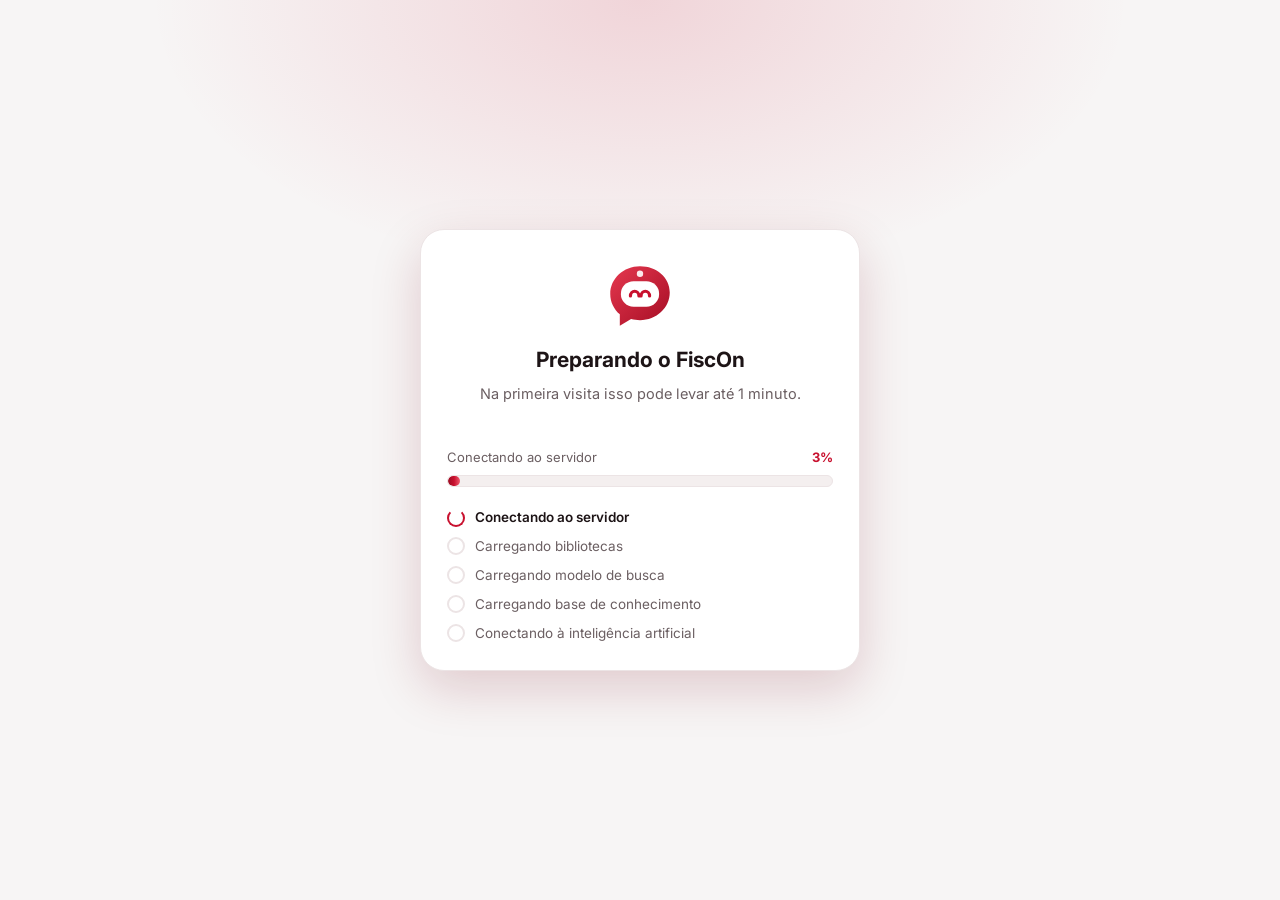
==== static/chat.html @ 96477c0b "commit x489" ====
<!DOCTYPE html>
<html lang="pt-BR">
<head>
  <meta charset="UTF-8">
  <meta name="viewport" content="width=device-width, initial-scale=1, viewport-fit=cover, interactive-widget=resizes-content">
  <meta name="theme-color" content="#c8102e">
  <title>Chat — FiscOn: MEI e Receita Federal</title>
  <link rel="icon" type="image/svg+xml" href="icon.svg">
  <link rel="preconnect" href="https://fonts.googleapis.com">
  <link rel="preconnect" href="https://fonts.gstatic.com" crossorigin>
  <link href="https://fonts.googleapis.com/css2?family=Inter:wght@400;500;600;700;800&display=swap" rel="stylesheet">
  <!-- Aplica o tema escolhido antes de desenhar a página (evita piscar) -->
  <script>try{var t=localStorage.getItem("chatbot-mei-tema");if(t==="dark"||t==="light")document.documentElement.setAttribute("data-theme",t)}catch(e){}</script>
  <link rel="stylesheet" href="style.css?v=10">
</head>
<body class="pagina-chat">

  <!-- ============ Carregamento com barra de progresso ============ -->
  <div id="tela-carregando" class="tela-carregando">
    <div class="carregando-cartao">
      <img class="avatar-grande" src="icon.svg" alt="">
      <h2 id="carregando-titulo">Preparando o FiscOn</h2>
      <p id="carregando-msg" class="msg-carregando">Na primeira visita isso pode levar até 1 minuto.</p>

      <div class="progresso-linha">
        <span id="etapa-atual">Conectando ao servidor</span>
        <strong id="progresso-pct">0%</strong>
      </div>
      <div id="barra" class="barra" role="progressbar" aria-label="Progresso do carregamento"
           aria-valuemin="0" aria-valuemax="100" aria-valuenow="0">
        <div id="barra-preenchida" class="barra-preenchida"></div>
      </div>

      <ol id="etapas" class="etapas">
        <li>Conectando ao servidor</li>
        <li>Carregando bibliotecas</li>
        <li>Carregando modelo de busca</li>
        <li>Carregando base de conhecimento</li>
        <li>Conectando à inteligência artificial</li>
      </ol>

      <button type="button" class="botao botao-primario" onclick="location.reload()">Tentar novamente</button>
    </div>
  </div>

  <main class="app">
    <header class="topo">
      <a class="voltar" href="/" aria-label="Voltar para a página inicial" title="Página inicial">
        <svg viewBox="0 0 24 24" fill="none" stroke="currentColor" stroke-width="2.2" stroke-linecap="round" stroke-linejoin="round"><path d="M15 18l-6-6 6-6"/></svg>
      </a>
      <img class="avatar" src="icon.svg" alt="">
      <div class="topo-info">
        <h1>FiscOn: MEI e Receita Federal</h1>
        <span id="status" class="pilula-status">Preparando…</span>
      </div>
      <div class="topo-acoes">
        <button type="button" class="icone-botao botao-tema" aria-label="Mudar tema" title="Mudar tema">
          <svg class="icone-lua" viewBox="0 0 24 24" fill="none" stroke="currentColor" stroke-width="2" stroke-linecap="round" stroke-linejoin="round" aria-hidden="true"><path d="M21 12.8A9 9 0 1111.2 3a7 7 0 009.8 9.8z"/></svg>
          <svg class="icone-sol" viewBox="0 0 24 24" fill="none" stroke="currentColor" stroke-width="2" stroke-linecap="round" aria-hidden="true"><circle cx="12" cy="12" r="4"/><path d="M12 2v2M12 20v2M4.9 4.9l1.4 1.4M17.7 17.7l1.4 1.4M2 12h2M20 12h2M4.9 19.1l1.4-1.4M17.7 6.3l1.4-1.4"/></svg>
        </button>
        <button id="nova-conversa" type="button" class="icone-botao" title="Nova conversa" aria-label="Nova conversa" disabled>
          <svg viewBox="0 0 24 24" fill="none" stroke="currentColor" stroke-width="2.4" stroke-linecap="round"><path d="M12 5v14M5 12h14"/></svg>
        </button>
        <a class="marca-fmu" href="https://portal.fmu.br/" target="_blank" rel="noopener" title="Abrir o portal da FMU" aria-label="Portal da FMU (abre em nova aba)"><img src="logo-fmu.png" alt="FMU" onerror="this.outerHTML='<span class=&quot;fmu-texto&quot; role=&quot;img&quot; aria-label=&quot;FMU&quot;>FMU</span>'"></a>
      </div>
    </header>

    <section id="mensagens" class="mensagens" aria-live="polite" aria-label="Conversa"></section>

    <template id="modelo-boas-vindas">
      <div class="boas-vindas">
        <img src="icon.svg" alt="">
        <h2>Olá! Como posso ajudar?</h2>
        <p>Pergunte sobre abertura do MEI e Receita Federal, impostos (DAS), declaração anual, limites de faturamento, empregados, benefícios e mais.</p>
      </div>
      <div id="sugestoes" class="sugestoes">
        <button type="button" data-pergunta="Quem pode ser MEI?"><span class="sug-icone"><svg viewBox="0 0 24 24" fill="none" stroke="currentColor" stroke-width="2" stroke-linecap="round" stroke-linejoin="round" aria-hidden="true"><circle cx="9" cy="8" r="4"/><path d="M2 21a7 7 0 0114 0M16 11l2 2 4-4"/></svg></span><span class="sug-texto">Quem pode ser MEI?<small>Requisitos e atividades</small></span></button>
        <button type="button" data-pergunta="Quanto o MEI paga de imposto por mês?"><span class="sug-icone"><svg viewBox="0 0 24 24" fill="none" stroke="currentColor" stroke-width="2" stroke-linecap="round" stroke-linejoin="round" aria-hidden="true"><path d="M4 3h16v18l-3-2-3 2-2-2-2 2-3-2-3 2z"/><path d="M8 8h8M8 12h8M8 16h5"/></svg></span><span class="sug-texto">Quanto o MEI paga por mês?<small>O boleto DAS</small></span></button>
        <button type="button" data-pergunta="Quem precisa declarar Imposto de Renda?"><span class="sug-icone"><svg viewBox="0 0 24 24" fill="none" stroke="currentColor" stroke-width="2" stroke-linecap="round" stroke-linejoin="round" aria-hidden="true"><path d="M3 21h18M4 10h16M12 3l8 5H4z"/><path d="M6 10v8M10 10v8M14 10v8M18 10v8"/></svg></span><span class="sug-texto">Quem declara Imposto de Renda?<small>Receita Federal</small></span></button>
        <button type="button" data-pergunta="O que você sabe fazer?"><span class="sug-icone"><svg viewBox="0 0 24 24" fill="none" stroke="currentColor" stroke-width="2" stroke-linecap="round" stroke-linejoin="round" aria-hidden="true"><path d="M12 3l1.9 5.8H20l-4.9 3.6 1.9 5.8L12 14.6 7 18.2l1.9-5.8L4 8.8h6.1z"/></svg></span><span class="sug-texto">O que você sabe fazer?<small>Conheça o assistente</small></span></button>
      </div>
    </template>

    <div class="entrada-area">
      <button id="ir-fim" type="button" class="ir-fim" aria-label="Ir para a última mensagem" title="Ir para a última mensagem">
        <svg viewBox="0 0 24 24" fill="none" stroke="currentColor" stroke-width="2.2" stroke-linecap="round" stroke-linejoin="round" aria-hidden="true"><path d="M12 5v14M5 12l7 7 7-7"/></svg>
      </button>
      <form id="formulario" class="entrada" autocomplete="off">
        <label for="pergunta" class="sr-only">Sua pergunta</label>
        <textarea id="pergunta" rows="1" maxlength="1000" enterkeyhint="send"
                  placeholder="Digite sua pergunta…"></textarea>
        <button id="enviar" type="submit" aria-label="Enviar pergunta" title="Enviar">
          <svg viewBox="0 0 24 24" fill="none" stroke="currentColor" stroke-width="2.2" stroke-linecap="round" stroke-linejoin="round"><path d="M12 19V5M5 12l7-7 7 7"/></svg>
        </button>
      </form>
      <span id="contador" class="contador" aria-live="polite" hidden></span>
      <p class="aviso">Respostas geradas por IA com base em documentos. Podem conter erros: confirme no Portal do Empreendedor e no Site da Receita Federal. <span id="base-data"></span></p>
    </div>
  </main>

  <!-- ============ Confirmação de nova conversa ============ -->
  <dialog id="dialogo-nova" class="dialogo" aria-labelledby="dialogo-titulo" aria-describedby="dialogo-texto">
    <form method="dialog" class="dialogo-cartao">
      <span class="dialogo-icone" aria-hidden="true">
        <svg viewBox="0 0 24 24" fill="none" stroke="currentColor" stroke-width="2.4" stroke-linecap="round"><path d="M12 5v14M5 12h14"/></svg>
      </span>
      <h2 id="dialogo-titulo">Iniciar uma nova conversa?</h2>
      <p id="dialogo-texto">A conversa atual será apagada deste dispositivo e não poderá ser recuperada.</p>
      <div class="dialogo-botoes">
        <button type="submit" value="cancelar" class="botao botao-secundario botao-pequeno">Cancelar</button>
        <button type="submit" value="confirmar" class="botao botao-primario botao-pequeno">Nova conversa</button>
      </div>
    </form>
  </dialog>

  <script src="tema.js?v=10"></script>
  <script src="script.js?v=10"></script>
</body>
</html>
---- static/style.css ----
/* =========================================================================
   Chatbot MEI — estilos compartilhados (página inicial + chat)
   ========================================================================= */
:root {
  --vermelho: #c8102e;
  --vermelho-escuro: #9b0c23;
  --vermelho-claro: #fdecef;
  --vermelho-borda: #f6c3cc;

  --bg: #f7f5f5;
  --card: #ffffff;
  --texto: #1d1416;
  --suave: #6b5f62;
  --borda: #ece4e5;
  --bot: #f4efef;
  --sombra: 0 1px 2px rgba(40, 10, 15, .06), 0 8px 24px rgba(40, 10, 15, .06);
  --sombra-forte: 0 18px 50px rgba(120, 10, 30, .18);

  --ok: #15803d;
  --raio: 16px;
  --fonte: "Inter", system-ui, -apple-system, "Segoe UI", Roboto, sans-serif;
  color-scheme: light;
}
/* Tema escuro: segue o navegador (automático), a menos que a pessoa escolha um tema
   no botão sol/lua — a escolha fica em <html data-theme="light|dark">. */
@media (prefers-color-scheme: dark) {
  :root:not([data-theme="light"]) {
    --vermelho: #e5384f;
    --vermelho-escuro: #c8102e;
    --vermelho-claro: #3a1a20;
    --vermelho-borda: #6b2733;
    --bg: #141012;
    --card: #1d181a;
    --texto: #f3eced;
    --suave: #b3a5a8;
    --borda: #33292c;
    --bot: #272023;
    --sombra: 0 1px 2px rgba(0, 0, 0, .3), 0 8px 24px rgba(0, 0, 0, .25);
    --sombra-forte: 0 18px 50px rgba(0, 0, 0, .45);
    --ok: #4ade80;
    color-scheme: dark;
  }
}
:root[data-theme="dark"] {
  --vermelho: #e5384f;
  --vermelho-escuro: #c8102e;
  --vermelho-claro: #3a1a20;
  --vermelho-borda: #6b2733;
  --bg: #141012;
  --card: #1d181a;
  --texto: #f3eced;
  --suave: #b3a5a8;
  --borda: #33292c;
  --bot: #272023;
  --sombra: 0 1px 2px rgba(0, 0, 0, .3), 0 8px 24px rgba(0, 0, 0, .25);
  --sombra-forte: 0 18px 50px rgba(0, 0, 0, .45);
  --ok: #4ade80;
  color-scheme: dark;
}

* { box-sizing: border-box; }
html { -webkit-text-size-adjust: 100%; }
body {
  margin: 0;
  font-family: var(--fonte);
  background: var(--bg);
  color: var(--texto);
  line-height: 1.55;
  -webkit-font-smoothing: antialiased;
}
a { color: var(--vermelho); }
img { max-width: 100%; display: block; }
:focus-visible { outline: 3px solid var(--vermelho); outline-offset: 2px; border-radius: 6px; }
.sr-only {
  position: absolute; width: 1px; height: 1px; overflow: hidden;
  clip: rect(0 0 0 0); white-space: nowrap;
}

/* ---------- Logo FMU (canto de cada página) ---------- */
.marca-fmu {
  display: inline-flex; align-items: center; flex-shrink: 0;
  padding: 3px; margin: -3px; border-radius: 10px; text-decoration: none;
  transition: transform .2s ease, opacity .2s ease, background-color .2s ease;
}
a.marca-fmu:hover { transform: translateY(-1px) scale(1.04); opacity: .85; }
a.marca-fmu:active { transform: scale(.97); }
/* logo-fmu.png é preta com fundo transparente (proporção ~1,55:1) */
.marca-fmu img {
  height: 44px; width: auto; max-width: none; aspect-ratio: 378 / 240;
  object-fit: contain; user-select: none;
}
.rodape-site .marca-fmu img { height: 52px; }
/* vira branca no tema escuro (automático ou escolhido) */
@media (prefers-color-scheme: dark) {
  :root:not([data-theme="light"]) .marca-fmu img { filter: invert(1); }
}
:root[data-theme="dark"] .marca-fmu img { filter: invert(1); }
.fmu-texto {
  display: inline-grid; place-items: center;
  height: 32px; padding: 0 10px; border-radius: 8px;
  background: var(--vermelho); color: #fff;
  font-weight: 800; font-size: 15px; letter-spacing: .08em;
}

/* ---------- Botões ---------- */
.botao {
  display: inline-flex; align-items: center; justify-content: center; gap: 10px;
  min-height: 48px; padding: 0 22px; border-radius: 999px;
  font: 600 16px/1 var(--fonte); text-decoration: none; cursor: pointer;
  border: 1px solid transparent; transition: transform .15s ease, background .15s ease, box-shadow .15s ease;
}
.botao svg { width: 20px; height: 20px; flex-shrink: 0; }
.botao-primario { background: var(--vermelho); color: #fff; box-shadow: 0 8px 22px rgba(200, 16, 46, .3); }
.botao-primario:hover { background: var(--vermelho-escuro); transform: translateY(-1px); }
.botao-secundario { background: transparent; color: var(--texto); border-color: var(--borda); }
.botao-secundario:hover { border-color: var(--vermelho); color: var(--vermelho); }
.botao-pequeno { min-height: 40px; padding: 0 16px; font-size: 14px; }

.pilula-status {
  display: inline-flex; align-items: center; gap: 8px;
  font-size: 13px; color: var(--suave); white-space: nowrap;
}
.pilula-status::before {
  content: ""; width: 8px; height: 8px; border-radius: 50%; background: #d4a017;
  box-shadow: 0 0 0 3px rgba(212, 160, 23, .2);
}
.pilula-status.pronto::before { background: var(--ok); box-shadow: 0 0 0 3px rgba(21, 128, 61, .2); }
.pilula-status.erro::before { background: var(--vermelho); box-shadow: 0 0 0 3px rgba(200, 16, 46, .2); }

/* =========================================================================
   PÁGINA INICIAL
   ========================================================================= */
.container { width: 100%; max-width: 1120px; margin: 0 auto; padding: 0 20px; }

.cabecalho {
  position: sticky; top: 0; z-index: 10;
  background: color-mix(in srgb, var(--bg) 85%, transparent);
  backdrop-filter: saturate(1.4) blur(10px);
  -webkit-backdrop-filter: saturate(1.4) blur(10px);
  border-bottom: 1px solid var(--borda);
}
.cabecalho .container { display: flex; align-items: center; gap: 16px; height: 68px; }
.marca { display: flex; align-items: center; gap: 10px; color: var(--texto); text-decoration: none; font-weight: 700; font-size: 18px; white-space: nowrap; flex-shrink: 0; }
.cabecalho nav a { white-space: nowrap; }
@media (max-width: 860px) { .cabecalho nav a.link { display: none; } }
.marca img { width: 36px; height: 36px; }
.cabecalho nav { margin-left: auto; display: flex; align-items: center; gap: 18px; }
.cabecalho nav a.link { color: var(--suave); text-decoration: none; font-size: 15px; }
.cabecalho nav a.link:hover { color: var(--vermelho); }

.hero { position: relative; overflow: hidden; padding: 72px 0 80px; }
.hero::before {
  content: ""; position: absolute; inset: -40% -10% auto auto; width: 720px; height: 720px;
  background: radial-gradient(closest-side, rgba(200, 16, 46, .16), transparent 70%);
  pointer-events: none;
}
.hero .container { position: relative; display: grid; grid-template-columns: 1.1fr .9fr; gap: 56px; align-items: center; }
.selo {
  display: inline-flex; align-items: center; gap: 8px; padding: 6px 12px; border-radius: 999px;
  background: var(--vermelho-claro); color: var(--vermelho); border: 1px solid var(--vermelho-borda);
  font-size: 13px; font-weight: 600;
}
.hero h1 { font-size: clamp(34px, 5vw, 56px); line-height: 1.08; letter-spacing: -.02em; margin: 18px 0 16px; }
.hero h1 em { font-style: normal; color: var(--vermelho); }
.hero .lead { font-size: clamp(16px, 1.6vw, 19px); color: var(--suave); max-width: 560px; margin: 0 0 28px; }
.hero .acoes { display: flex; flex-wrap: wrap; gap: 12px; align-items: center; }
.hero .rodape-hero { margin-top: 22px; }

/* prévia do chat no hero */
.previa {
  background: var(--card); border: 1px solid var(--borda); border-radius: 24px;
  box-shadow: var(--sombra-forte); padding: 18px; display: flex; flex-direction: column; gap: 12px;
  transform: rotate(1.2deg);
}
.previa-topo { display: flex; align-items: center; gap: 10px; padding-bottom: 12px; border-bottom: 1px solid var(--borda); }
.previa-topo img { width: 32px; height: 32px; }
.previa-topo strong { font-size: 15px; }
.previa-topo span { font-size: 12px; color: var(--ok); display: block; }
.previa .b { max-width: 88%; padding: 10px 14px; border-radius: 16px; font-size: 14px; line-height: 1.45; }
.previa .b.u { align-self: flex-end; background: var(--vermelho); color: #fff; border-bottom-right-radius: 4px; }
.previa .b.r { background: var(--bot); border-bottom-left-radius: 4px; }
.previa .b.r small { display: block; margin-top: 6px; color: var(--suave); font-size: 11px; }

.secao { padding: 72px 0; }
.secao-alt { background: var(--card); border-top: 1px solid var(--borda); border-bottom: 1px solid var(--borda); }
.secao-titulo { max-width: 680px; margin-bottom: 36px; }
.secao-titulo .sobretitulo { color: var(--vermelho); font-weight: 700; font-size: 13px; letter-spacing: .08em; text-transform: uppercase; }
.secao-titulo h2 { font-size: clamp(26px, 3.4vw, 36px); line-height: 1.15; letter-spacing: -.01em; margin: 8px 0 12px; }
.secao-titulo p { color: var(--suave); margin: 0; font-size: 17px; }

.explicacao { display: grid; grid-template-columns: 1fr 1fr; gap: 40px; align-items: start; }
.explicacao p { margin: 0 0 14px; font-size: 16px; }
.destaques { display: grid; gap: 12px; }
.destaque {
  display: flex; gap: 14px; align-items: flex-start; padding: 16px 18px;
  background: var(--bg); border: 1px solid var(--borda); border-radius: var(--raio);
}
.destaque strong { display: block; font-size: 15px; }
.destaque span { color: var(--suave); font-size: 14px; }

.grade { display: grid; grid-template-columns: repeat(3, 1fr); gap: 16px; }
.cartao {
  background: var(--card); border: 1px solid var(--borda); border-radius: var(--raio);
  padding: 22px; box-shadow: var(--sombra); transition: transform .2s ease, border-color .2s ease;
}
.cartao:hover { transform: translateY(-3px); border-color: var(--vermelho-borda); }
.cartao h3 { font-size: 17px; margin: 14px 0 6px; }
.cartao p { margin: 0; color: var(--suave); font-size: 14.5px; }
.icone {
  width: 44px; height: 44px; border-radius: 12px; display: grid; place-items: center; flex-shrink: 0;
  background: var(--vermelho-claro); color: var(--vermelho);
}
.icone svg { width: 22px; height: 22px; }

.passos { display: grid; grid-template-columns: repeat(4, 1fr); gap: 16px; counter-reset: passo; }
.passo { position: relative; padding: 24px; border-radius: var(--raio); background: var(--bg); border: 1px solid var(--borda); }
.passo::before {
  counter-increment: passo; content: counter(passo);
  display: grid; place-items: center; width: 36px; height: 36px; border-radius: 50%;
  background: var(--vermelho); color: #fff; font-weight: 700; margin-bottom: 14px;
}
.passo h3 { margin: 0 0 6px; font-size: 17px; }
.passo p { margin: 0; color: var(--suave); font-size: 14.5px; }

.documentos { list-style: none; margin: 0; padding: 0; display: grid; grid-template-columns: repeat(2, 1fr); gap: 10px; }
.documentos li {
  display: flex; align-items: center; gap: 12px; padding: 14px 16px;
  background: var(--card); border: 1px solid var(--borda); border-radius: 12px; font-size: 15px;
}
.documentos svg { width: 20px; height: 20px; color: var(--vermelho); flex-shrink: 0; }

.cta-final {
  text-align: center; border-radius: 28px; padding: 56px 24px;
  background: linear-gradient(135deg, var(--vermelho) 0%, var(--vermelho-escuro) 100%); color: #fff;
}
.cta-final h2 { font-size: clamp(26px, 3.4vw, 36px); margin: 0 0 10px; }
.cta-final p { margin: 0 auto 26px; max-width: 560px; opacity: .9; }
.cta-final .botao { background: #fff; color: #9b0c23; box-shadow: none; }
.cta-final .botao:hover { background: #fff3f5; }

.rodape-site { padding: 32px 0 40px; border-top: 1px solid var(--borda); color: var(--suave); font-size: 13px; }
.rodape-site .container { display: flex; flex-wrap: wrap; align-items: center; gap: 16px; justify-content: space-between; }

@media (max-width: 900px) {
  .hero { padding: 44px 0 56px; }
  .hero .container, .explicacao { grid-template-columns: 1fr; gap: 36px; }
  .previa { transform: none; max-width: 520px; }
  .grade { grid-template-columns: repeat(2, 1fr); }
  .passos { grid-template-columns: repeat(2, 1fr); }
}
@media (max-width: 600px) {
  .container { padding: 0 16px; }
  .cabecalho .container { height: 60px; }
  .cabecalho nav a.link, .cabecalho nav .botao { display: none; }
  .marca span { font-size: 16px; }
  .cabecalho .marca-fmu img { height: 38px; }
  .secao { padding: 52px 0; }
  .grade, .documentos, .passos { grid-template-columns: 1fr; }
  .hero .acoes .botao { width: 100%; }
  .cta-final { border-radius: 20px; padding: 40px 20px; }
  .cta-final .botao { width: 100%; }
}

/* =========================================================================
   PÁGINA DO CHAT
   ========================================================================= */
body.pagina-chat {
  height: 100vh; height: 100dvh; overflow: hidden;
  display: flex; justify-content: center;
  background:
    radial-gradient(900px 500px at 100% 0%, rgba(200, 16, 46, .10), transparent 60%),
    var(--bg);
}
.app {
  width: 100%; max-width: 900px; height: 100%;
  display: flex; flex-direction: column; background: var(--card);
  border-left: 1px solid var(--borda); border-right: 1px solid var(--borda);
  box-shadow: var(--sombra);
}
.topo {
  display: flex; align-items: center; gap: 12px;
  padding: 12px 16px; padding-top: max(12px, env(safe-area-inset-top));
  border-bottom: 1px solid var(--borda); background: var(--card);
}
.voltar {
  display: grid; place-items: center; width: 40px; height: 40px; border-radius: 12px;
  color: var(--texto); text-decoration: none; flex-shrink: 0;
}
.voltar:hover { background: var(--bot); color: var(--vermelho); }
.voltar svg { width: 22px; height: 22px; }
.avatar { width: 42px; height: 42px; flex-shrink: 0; }
.topo .marca-fmu img { height: 40px; }
.topo-info { min-width: 0; }
.topo h1 { font-size: 17px; margin: 0; line-height: 1.2; }
.topo .pilula-status { font-size: 12.5px; }
.topo-acoes { margin-left: auto; display: flex; align-items: center; gap: 10px; }
.icone-botao {
  display: grid; place-items: center; width: 40px; height: 40px; border-radius: 12px;
  background: transparent; border: 1px solid var(--borda); color: var(--suave); cursor: pointer;
}
.icone-botao:hover:not(:disabled) { color: var(--vermelho); border-color: var(--vermelho); }
.icone-botao:disabled { opacity: .4; cursor: not-allowed; }
.icone-botao svg { width: 19px; height: 19px; }

.mensagens {
  flex: 1; overflow-y: auto; overscroll-behavior: contain;
  padding: 24px 20px; display: flex; flex-direction: column; gap: 16px;
}
.boas-vindas { text-align: center; padding: 20px 8px 4px; }
.boas-vindas img { width: 64px; height: 64px; margin: 0 auto 12px; }
.boas-vindas h2 { margin: 0 0 6px; font-size: 22px; }
.boas-vindas p { margin: 0 auto; color: var(--suave); max-width: 460px; }

.sugestoes { display: grid; grid-template-columns: repeat(2, 1fr); gap: 10px; margin-top: 4px; }
.sugestoes button {
  display: flex; align-items: center; gap: 12px;
  text-align: left; background: var(--card); color: var(--texto);
  border: 1px solid var(--borda); border-radius: 14px; padding: 12px 14px;
  font: 500 14px/1.4 var(--fonte); cursor: pointer; transition: border-color .15s, background .15s, transform .15s;
}
.sugestoes button:hover { border-color: var(--vermelho); background: var(--vermelho-claro); transform: translateY(-1px); }
.sug-icone {
  display: grid; place-items: center; width: 36px; height: 36px; flex-shrink: 0;
  border-radius: 10px; background: var(--vermelho-claro); color: var(--vermelho);
  transition: background .15s, color .15s;
}
.sugestoes button:hover .sug-icone { background: var(--vermelho); color: #fff; }
.sug-icone svg { width: 18px; height: 18px; }
.sug-texto { min-width: 0; }
.sug-texto small { display: block; color: var(--suave); font-size: 12px; font-weight: 400; margin-top: 2px; }

.msg { display: flex; gap: 10px; align-items: flex-start; animation: entrar .42s cubic-bezier(.2, .8, .2, 1) both; }
.msg.user { transform-origin: bottom right; }
.msg.bot { transform-origin: top left; }
.msg.user { justify-content: flex-end; }
.restaurando .msg, .restaurando .sugestoes-continuacao, .restaurando .surgir { animation: none; }
.msg .mini-avatar { width: 30px; height: 30px; flex-shrink: 0; margin-top: 4px; }
.msg-corpo { max-width: min(82%, 640px); min-width: 0; display: flex; flex-direction: column; }
.msg.user .msg-corpo { align-items: flex-end; }
.balao {
  padding: 12px 16px; border-radius: 18px; line-height: 1.6;
  background: var(--bot); overflow-wrap: anywhere; font-size: 15px;
}
.msg.user .balao { background: var(--vermelho); color: #fff; border-bottom-right-radius: 6px; }
.msg.bot .balao { border-bottom-left-radius: 6px; }
.balao p { margin: 0 0 10px; } .balao p:last-child { margin-bottom: 0; }
.balao ul, .balao ol { margin: 4px 0 10px; padding-left: 22px; }
.balao li { margin: 3px 0; }
.balao strong { font-weight: 700; }
.fontes { margin-top: 12px; padding-top: 10px; border-top: 1px dashed var(--borda); display: flex; flex-wrap: wrap; gap: 6px; align-items: center; }
.fontes-titulo { display: inline-flex; align-items: center; gap: 6px; font-size: 12px; color: var(--suave); width: 100%; }
.fontes-titulo svg { width: 13px; height: 13px; color: var(--vermelho); flex-shrink: 0; }
.fonte-mais { font-weight: 600; }
.fonte {
  display: inline-flex; align-items: center; gap: 5px; font-size: 12px;
  padding: 3px 9px; border-radius: 999px; background: var(--card); border: 1px solid var(--borda); color: var(--suave);
}
.fonte svg { width: 12px; height: 12px; color: var(--vermelho); flex-shrink: 0; }
a.fonte { text-decoration: none; transition: border-color .15s, color .15s; }
a.fonte:hover { border-color: var(--vermelho); color: var(--vermelho); }

/* atalhos para o site oficial */
.acoes-portal { display: flex; flex-wrap: wrap; gap: 8px; margin-top: 12px; }
.acao-portal {
  display: inline-flex; align-items: center; gap: 6px; min-height: 36px; padding: 6px 14px;
  border-radius: 999px; background: var(--vermelho); color: #fff; text-decoration: none;
  font-size: 13.5px; font-weight: 600; line-height: 1.2; transition: background .15s;
}
.acao-portal:hover { background: var(--vermelho-escuro); }
.acao-portal svg { width: 15px; height: 15px; flex-shrink: 0; }
.acao-portal svg:last-child { opacity: .8; width: 13px; height: 13px; }

/* conferência com Sebrae e Receita Federal */
.status-etapa { margin-left: 10px; font-size: 13px; color: var(--suave); vertical-align: middle; }
.verificacao { margin-top: 12px; padding: 10px 12px; border-radius: 12px; border: 1px solid var(--borda); background: var(--card); font-size: 13px; line-height: 1.4; }
.verificacao p { margin: 0; }
.verif-linha { display: flex; gap: 8px; align-items: flex-start; }
.verif-icone { display: grid; place-items: center; flex-shrink: 0; margin-top: 1px; color: var(--suave); }
.verif-icone svg { width: 16px; height: 16px; }
.verificacao.ok .verif-icone { color: var(--ok); }
.verificacao.atualizada .verif-icone { color: var(--vermelho); }
.verificacao.ok { border-color: color-mix(in srgb, var(--ok) 45%, transparent); }
.verificacao.ok p strong { color: var(--ok); }
.verificacao.atualizada { border-color: var(--vermelho-borda); background: var(--vermelho-claro); }
.verificacao.neutra p { color: var(--suave); }
.verif-motivo { margin: 6px 0 0 !important; font-size: 12px; color: var(--suave); }
.verif-detalhes { margin-top: 6px; }
.verif-detalhes summary { cursor: pointer; font-weight: 600; color: var(--vermelho); }
.verif-detalhes ul { margin: 6px 0 0; padding-left: 18px; }
.fontes-web { display: flex; flex-wrap: wrap; gap: 6px; margin-top: 8px; }

/* contato do NAF (QR Code + e-mail) */
.contato-naf {
  display: flex; gap: 14px; align-items: center; margin-top: 12px; padding: 12px;
  border: 1px solid var(--vermelho-borda); border-radius: 12px; background: var(--vermelho-claro);
}
.naf-qr { flex-shrink: 0; display: block; padding: 6px; border-radius: 10px; background: #fff; line-height: 0; }
.naf-qr img { width: 96px; height: 96px; object-fit: contain; display: block; }
.naf-texto { display: flex; flex-direction: column; gap: 3px; min-width: 0; font-size: 13.5px; line-height: 1.35; }
.naf-texto span, .naf-texto small { color: var(--suave); }
.naf-texto small { font-size: 12px; }
.naf-texto a { color: var(--vermelho); font-weight: 600; text-decoration: none; overflow-wrap: anywhere; }
.naf-texto a:hover { text-decoration: underline; }
.naf-texto strong { display: flex; gap: 6px; align-items: flex-start; }
.naf-icone { display: inline-grid; flex-shrink: 0; color: var(--vermelho); margin-top: 1px; }
.naf-icone svg { width: 16px; height: 16px; }
.naf-linha { display: inline-flex; align-items: center; gap: 6px; }
.naf-linha svg { width: 14px; height: 14px; flex-shrink: 0; color: var(--vermelho); }
@media (max-width: 420px) { .contato-naf { flex-direction: column; align-items: flex-start; } }

/* barra abaixo da resposta (copiar) */
.msg-ferramentas { display: flex; gap: 4px; margin-top: 4px; padding-left: 4px; }
.botao-ferramenta {
  display: inline-flex; align-items: center; gap: 5px; min-height: 30px; padding: 4px 10px;
  border: 0; border-radius: 8px; background: transparent; color: var(--suave);
  font: 500 12.5px var(--fonte); cursor: pointer;
}
.botao-ferramenta:hover { background: var(--bot); color: var(--texto); }
.botao-ferramenta.copiado { color: var(--ok); }
.botao-ferramenta svg { width: 15px; height: 15px; }
.botao-repetir { color: var(--vermelho); border: 1px solid var(--vermelho-borda); }
.botao-repetir:hover { background: var(--vermelho-claro); color: var(--vermelho); }
/* links oficiais dentro da resposta */
.msg.bot .balao p a, .msg.bot .balao li a { font-weight: 600; text-underline-offset: 2px; overflow-wrap: anywhere; }

/* cursor piscando enquanto a resposta chega */
.cursor {
  display: inline-block; width: 8px; height: 1.05em; margin-left: 2px; vertical-align: text-bottom;
  border-radius: 2px; background: var(--vermelho); animation: piscar 1s steps(2) infinite;
}
@keyframes piscar { 50% { opacity: 0; } }

/* sugestões de próximas perguntas */
.sugestoes-continuacao { display: flex; flex-wrap: wrap; gap: 8px; padding-left: 40px; animation: surgir .5s ease both; }
.sugestoes-continuacao button {
  text-align: left; background: var(--card); color: var(--vermelho);
  border: 1px solid var(--vermelho-borda); border-radius: 999px; padding: 8px 14px;
  font: 500 13.5px/1.3 var(--fonte); cursor: pointer; transition: background .15s, border-color .15s;
}
.sugestoes-continuacao button:hover { background: var(--vermelho-claro); border-color: var(--vermelho); }
.erro-msg .balao { background: var(--vermelho-claro); color: var(--vermelho); border: 1px solid var(--vermelho-borda); }
@keyframes entrar { from { opacity: 0; transform: translateY(14px) scale(.97); } to { opacity: 1; transform: none; } }
.surgir { animation: surgir .45s ease both; }
@keyframes surgir { from { opacity: 0; transform: translateY(6px); } to { opacity: 1; transform: none; } }

.digitando { display: inline-flex; gap: 4px; padding: 4px 0; }
.digitando span {
  width: 7px; height: 7px; border-radius: 50%; background: var(--vermelho);
  animation: pulo 1.2s infinite ease-in-out;
}
.digitando span:nth-child(2) { animation-delay: .15s; }
.digitando span:nth-child(3) { animation-delay: .3s; }
@keyframes pulo { 0%, 80%, 100% { opacity: .3; transform: translateY(0); } 40% { opacity: 1; transform: translateY(-4px); } }

.entrada-area {
  position: relative;
  padding: 12px 16px; padding-bottom: max(12px, env(safe-area-inset-bottom));
  border-top: 1px solid var(--borda); background: var(--card);
}
/* botão "ir para a última mensagem" */
.ir-fim {
  position: absolute; top: -54px; left: 50%; z-index: 2;
  display: grid; place-items: center; width: 40px; height: 40px; border-radius: 50%;
  background: var(--card); color: var(--vermelho); border: 1px solid var(--borda); box-shadow: var(--sombra);
  cursor: pointer; opacity: 0; pointer-events: none; transform: translate(-50%, 8px);
  transition: opacity .2s ease, transform .2s ease, border-color .15s;
}
.ir-fim.visivel { opacity: 1; pointer-events: auto; transform: translate(-50%, 0); }
.ir-fim:hover { border-color: var(--vermelho); }
.ir-fim svg { width: 20px; height: 20px; }
.contador { display: block; margin: 6px 6px 0 0; text-align: right; font-size: 11.5px; color: var(--suave); font-variant-numeric: tabular-nums; }
.contador[hidden] { display: none; }
.contador.no-limite { color: var(--vermelho); font-weight: 600; }
.entrada {
  display: flex; align-items: flex-end; gap: 8px; padding: 6px 6px 6px 16px;
  background: var(--bg); border: 1px solid var(--borda); border-radius: 26px;
  transition: border-color .15s, box-shadow .15s;
}
.entrada:focus-within { border-color: var(--vermelho); box-shadow: 0 0 0 4px rgba(200, 16, 46, .12); }
.entrada textarea {
  flex: 1; resize: none; max-height: 140px; padding: 9px 0; border: 0; outline: 0;
  background: transparent; color: var(--texto); font: 16px/1.45 var(--fonte); /* 16px evita zoom no iOS */
}
.entrada textarea::placeholder { color: var(--suave); }
.entrada button {
  display: grid; place-items: center; width: 42px; height: 42px; flex-shrink: 0;
  border-radius: 50%; border: 0; background: var(--vermelho); color: #fff; cursor: pointer;
  transition: background .15s, transform .15s;
}
.entrada button:hover:not(:disabled) { background: var(--vermelho-escuro); transform: scale(1.05); }
.entrada button:disabled { opacity: .4; cursor: not-allowed; }
.entrada button svg { width: 20px; height: 20px; }
.aviso { margin: 8px 0 0; font-size: 11.5px; color: var(--suave); text-align: center; }

@media (max-width: 600px) {
  .app { border: 0; box-shadow: none; }
  .topo { padding-left: 8px; padding-right: 10px; gap: 8px; }
  .avatar { width: 36px; height: 36px; }
  .topo h1 { font-size: 16px; }
  .topo .marca-fmu img { height: 34px; }
  .fmu-texto { height: 28px; font-size: 13px; padding: 0 8px; }
  .mensagens { padding: 16px 12px; }
  .sugestoes { grid-template-columns: 1fr; }
  .msg-corpo { max-width: 90%; }
  .sugestoes-continuacao { padding-left: 0; }
  .msg .mini-avatar { display: none; }
  .entrada-area { padding-left: 10px; padding-right: 10px; }
}

/* ---------- Tela de carregamento com barra de progresso ---------- */
.tela-carregando {
  position: fixed; inset: 0; z-index: 1000;
  display: grid; place-items: center; padding: 20px;
  background:
    radial-gradient(700px 400px at 50% 0%, rgba(200, 16, 46, .14), transparent 70%),
    var(--bg);
  transition: opacity .45s ease, visibility .45s ease;
}
.tela-carregando.oculta { opacity: 0; visibility: hidden; }
.carregando-cartao {
  width: 100%; max-width: 440px; text-align: center;
  background: var(--card); border: 1px solid var(--borda); border-radius: 24px;
  padding: 32px 26px 26px; box-shadow: var(--sombra-forte);
}
.carregando-cartao .avatar-grande { width: 68px; height: 68px; margin: 0 auto 14px; animation: flutuar 2.4s ease-in-out infinite; }
.carregando-cartao h2 { margin: 0 0 6px; font-size: 21px; }
.carregando-cartao .msg-carregando { margin: 0 0 22px; color: var(--suave); font-size: 14.5px; min-height: 2.9em; }
@keyframes flutuar { 0%, 100% { transform: translateY(0); } 50% { transform: translateY(-6px); } }

.progresso-linha { display: flex; justify-content: space-between; font-size: 13px; color: var(--suave); margin-bottom: 8px; }
.progresso-linha strong { color: var(--vermelho); font-variant-numeric: tabular-nums; }
.barra {
  position: relative; height: 12px; border-radius: 999px; overflow: hidden;
  background: var(--bot); border: 1px solid var(--borda);
}
.barra-preenchida {
  position: absolute; inset: 0 auto 0 0; width: 0%; border-radius: inherit;
  background: linear-gradient(90deg, var(--vermelho-escuro), var(--vermelho), #ef5a6f);
  transition: width .12s linear;
}
.barra-preenchida::after {
  content: ""; position: absolute; inset: 0;
  background: linear-gradient(90deg, transparent, rgba(255, 255, 255, .45), transparent);
  transform: translateX(-100%); animation: brilho 1.6s infinite;
}
@keyframes brilho { to { transform: translateX(100%); } }

.etapas { list-style: none; margin: 20px 0 0; padding: 0; text-align: left; display: grid; gap: 8px; }
.etapas li { display: flex; align-items: center; gap: 10px; font-size: 13.5px; color: var(--suave); }
.etapas li::before {
  content: ""; width: 18px; height: 18px; border-radius: 50%; flex-shrink: 0;
  border: 2px solid var(--borda); box-sizing: border-box;
}
.etapas li.ativa { color: var(--texto); font-weight: 600; }
.etapas li.ativa::before { border-color: var(--vermelho); border-top-color: transparent; animation: girar .8s linear infinite; }
.etapas li.feita { color: var(--texto); }
.etapas li.feita::before {
  border: 0; background: var(--vermelho)
    url("data:image/svg+xml,%3Csvg xmlns='http://www.w3.org/2000/svg' viewBox='0 0 24 24' fill='none' stroke='white' stroke-width='3.5' stroke-linecap='round' stroke-linejoin='round'%3E%3Cpath d='M5 12l5 5L20 7'/%3E%3C/svg%3E")
    center / 12px no-repeat;
}
@keyframes girar { to { transform: rotate(360deg); } }

.tela-carregando .botao { margin-top: 20px; display: none; }
.tela-carregando.falhou .botao { display: inline-flex; }
.tela-carregando.falhou .barra-preenchida { background: var(--suave); }
.tela-carregando.falhou .barra-preenchida::after,
.tela-carregando.falhou .avatar-grande { animation: none; }
.tela-carregando.falhou h2 { color: var(--vermelho); }

@media (prefers-reduced-motion: reduce) {
  *, *::before, *::after { animation-duration: .01ms !important; animation-iteration-count: 1 !important; transition: none !important; scroll-behavior: auto !important; }
}

/* ---------- Diálogo de confirmação (nova conversa) ---------- */
.dialogo {
  width: min(400px, calc(100% - 32px)); max-width: none; padding: 0; margin: auto;
  border: 0; border-radius: 22px; background: transparent; color: var(--texto); overflow: visible;
}
.dialogo::backdrop { background: rgba(20, 8, 12, .45); backdrop-filter: blur(3px); -webkit-backdrop-filter: blur(3px); }
.dialogo[open] { animation: dialogo-entrar .22s cubic-bezier(.2, .8, .2, 1); }
.dialogo[open]::backdrop { animation: fundo-entrar .22s ease; }
.dialogo.fechando { animation: dialogo-sair .16s ease forwards; }
.dialogo.fechando::backdrop { animation: fundo-sair .16s ease forwards; }
@keyframes dialogo-entrar { from { opacity: 0; transform: translateY(10px) scale(.96); } to { opacity: 1; transform: none; } }
@keyframes dialogo-sair { to { opacity: 0; transform: translateY(6px) scale(.97); } }
@keyframes fundo-entrar { from { opacity: 0; } }
@keyframes fundo-sair { to { opacity: 0; } }

.dialogo-cartao {
  background: var(--card); border: 1px solid var(--borda); border-radius: 22px;
  padding: 28px 24px 22px; text-align: center; box-shadow: var(--sombra-forte);
}
.dialogo-icone {
  display: grid; place-items: center; width: 52px; height: 52px; margin: 0 auto 14px;
  border-radius: 16px; background: var(--vermelho-claro); color: var(--vermelho);
}
.dialogo-icone svg { width: 26px; height: 26px; }
.dialogo-cartao h2 { margin: 0 0 8px; font-size: 19px; line-height: 1.3; }
.dialogo-cartao p { margin: 0 0 22px; color: var(--suave); font-size: 14.5px; }
.dialogo-botoes { display: flex; gap: 10px; }
.dialogo-botoes .botao { flex: 1; }

@media (max-width: 600px) {
  /* no celular vira uma "folha" que sobe da parte de baixo da tela */
  .dialogo { width: 100%; margin: auto 0 0; border-radius: 22px 22px 0 0; }
  .dialogo-cartao {
    border-radius: 22px 22px 0 0; border-bottom: 0;
    padding-bottom: max(22px, env(safe-area-inset-bottom));
  }
  .dialogo[open] { animation-name: folha-subir; }
  .dialogo.fechando { animation-name: folha-descer; }
  .dialogo-botoes { flex-direction: column-reverse; }
  .dialogo-botoes .botao { min-height: 48px; }
}
@keyframes folha-subir { from { transform: translateY(100%); } to { transform: none; } }
@keyframes folha-descer { to { transform: translateY(100%); } }

/* ---------- Botão de tema (sol/lua) ---------- */
.botao-tema .icone-sol { display: none; }
[data-tema-atual="dark"] .botao-tema .icone-sol { display: block; }
[data-tema-atual="dark"] .botao-tema .icone-lua { display: none; }
.botao-tema svg { transition: transform .35s cubic-bezier(.2, .8, .2, 1); }
.botao-tema:hover svg { transform: rotate(-18deg); }
.botao-tema:active svg { transform: rotate(-40deg) scale(.9); }
/* Troca de cores suave somente no momento do clique */
html.trocando-tema *, html.trocando-tema *::before, html.trocando-tema *::after {
  transition: background-color .35s ease, color .35s ease, border-color .35s ease, fill .35s ease, filter .35s ease !important;
}
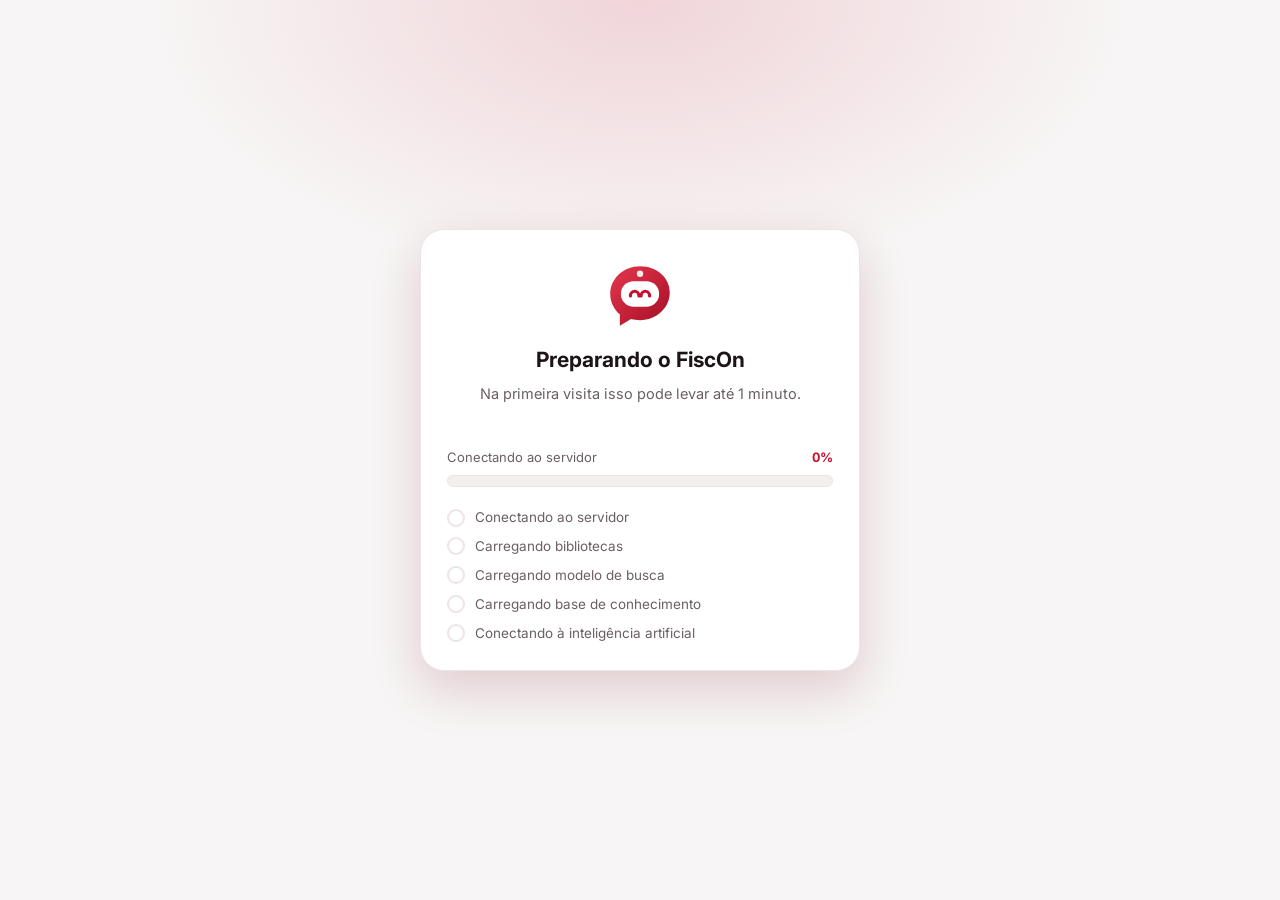
==== commit 15ee06a9: "commit x57" ====
--- a/static/chat.html
+++ b/static/chat.html
@@ -11,7 +11,7 @@
   <link href="https://fonts.googleapis.com/css2?family=Inter:wght@400;500;600;700;800&display=swap" rel="stylesheet">
   <!-- Aplica o tema escolhido antes de desenhar a página (evita piscar) -->
   <script>try{var t=localStorage.getItem("chatbot-mei-tema");if(t==="dark"||t==="light")document.documentElement.setAttribute("data-theme",t)}catch(e){}</script>
-  <link rel="stylesheet" href="style.css?v=10">
+  <link rel="stylesheet" href="style.css?v=15">
 </head>
 <body class="pagina-chat">
 
@@ -44,16 +44,20 @@
   </div>
 
   <main class="app">
-    <header class="topo">
+    <header id="topo" class="topo">
       <a class="voltar" href="/" aria-label="Voltar para a página inicial" title="Página inicial">
         <svg viewBox="0 0 24 24" fill="none" stroke="currentColor" stroke-width="2.2" stroke-linecap="round" stroke-linejoin="round"><path d="M15 18l-6-6 6-6"/></svg>
       </a>
       <img class="avatar" src="icon.svg" alt="">
       <div class="topo-info">
-        <h1>FiscOn: MEI e Receita Federal</h1>
+        <h1 title="FiscOn: MEI e Receita Federal">FiscOn<span class="topo-sub">MEI e Receita Federal</span></h1>
         <span id="status" class="pilula-status">Preparando…</span>
       </div>
       <div class="topo-acoes">
+        <button id="botao-acessibilidade" type="button" class="icone-botao" aria-haspopup="true" aria-expanded="false"
+                aria-controls="painel-acessibilidade" title="Acessibilidade: voz e Libras" aria-label="Acessibilidade: voz e Libras">
+          <svg viewBox="0 0 24 24" fill="none" stroke="currentColor" stroke-width="2" stroke-linecap="round" stroke-linejoin="round" aria-hidden="true"><circle cx="12" cy="4.5" r="2"/><path d="M4 8.5l8 1.5 8-1.5M12 10v4.5M12 14.5l-3.5 6.5M12 14.5l3.5 6.5"/></svg>
+        </button>
         <button type="button" class="icone-botao botao-tema" aria-label="Mudar tema" title="Mudar tema">
           <svg class="icone-lua" viewBox="0 0 24 24" fill="none" stroke="currentColor" stroke-width="2" stroke-linecap="round" stroke-linejoin="round" aria-hidden="true"><path d="M21 12.8A9 9 0 1111.2 3a7 7 0 009.8 9.8z"/></svg>
           <svg class="icone-sol" viewBox="0 0 24 24" fill="none" stroke="currentColor" stroke-width="2" stroke-linecap="round" aria-hidden="true"><circle cx="12" cy="12" r="4"/><path d="M12 2v2M12 20v2M4.9 4.9l1.4 1.4M17.7 17.7l1.4 1.4M2 12h2M20 12h2M4.9 19.1l1.4-1.4M17.7 6.3l1.4-1.4"/></svg>
@@ -62,6 +66,34 @@
           <svg viewBox="0 0 24 24" fill="none" stroke="currentColor" stroke-width="2.4" stroke-linecap="round"><path d="M12 5v14M5 12h14"/></svg>
         </button>
         <a class="marca-fmu" href="https://portal.fmu.br/" target="_blank" rel="noopener" title="Abrir o portal da FMU" aria-label="Portal da FMU (abre em nova aba)"><img src="logo-fmu.png" alt="FMU" onerror="this.outerHTML='<span class=&quot;fmu-texto&quot; role=&quot;img&quot; aria-label=&quot;FMU&quot;>FMU</span>'"></a>
+      </div>
+      <!-- ============ Painel de acessibilidade (voz e Libras) ============ -->
+      <div id="painel-acessibilidade" class="painel-acessibilidade" role="dialog" aria-label="Acessibilidade" tabindex="-1" hidden>
+        <h2><svg viewBox="0 0 24 24" fill="none" stroke="currentColor" stroke-width="2" stroke-linecap="round" stroke-linejoin="round" aria-hidden="true"><circle cx="12" cy="4.5" r="2"/><path d="M4 8.5l8 1.5 8-1.5M12 10v4.5M12 14.5l-3.5 6.5M12 14.5l3.5 6.5"/></svg>Acessibilidade</h2>
+
+        <div class="pa-grupo pa-leitura">
+          <span class="pa-titulo">Voz</span>
+          <label class="pa-chave"><input id="pref-ler-falar" type="checkbox"><span class="pa-trilho" aria-hidden="true"></span>
+            <span>Responder em voz alta quando eu perguntar falando</span></label>
+          <label class="pa-chave"><input id="pref-ler-todas" type="checkbox"><span class="pa-trilho" aria-hidden="true"></span>
+            <span>Ler todas as respostas em voz alta</span></label>
+          <div class="pa-velocidade" role="group" aria-label="Velocidade da voz">
+            <span>Velocidade</span>
+            <button type="button" data-velocidade="0.8">0,8×</button>
+            <button type="button" data-velocidade="1">1×</button>
+            <button type="button" data-velocidade="1.25">1,25×</button>
+            <button type="button" data-velocidade="1.5">1,5×</button>
+          </div>
+          <button id="testar-voz" type="button" class="pa-botao"><svg viewBox="0 0 24 24" fill="none" stroke="currentColor" stroke-width="2" stroke-linecap="round" stroke-linejoin="round" aria-hidden="true"><path d="M11 5L6 9H3v6h3l5 4z"/><path d="M15.5 8.5a5 5 0 010 7"/></svg>Testar a voz</button>
+          <p class="pa-nota pa-sem-leitura">Este navegador não tem leitura em voz alta.</p>
+          <p class="pa-nota pa-dica">Para perguntar falando, toque no microfone ao lado da caixa de texto.</p>
+        </div>
+
+        <div class="pa-grupo">
+          <span class="pa-titulo">Libras</span>
+          <button id="abrir-libras" type="button" class="pa-botao vlibras-links"><svg viewBox="0 0 24 24" fill="none" stroke="currentColor" stroke-width="2" stroke-linecap="round" stroke-linejoin="round" aria-hidden="true"><path d="M8 13V5.5a1.5 1.5 0 013 0V12"/><path d="M11 11.5v-7a1.5 1.5 0 013 0V12"/><path d="M14 10.5a1.5 1.5 0 013 0V14a6 6 0 01-6 6h-1a6 6 0 01-5.2-3l-2.3-4a1.5 1.5 0 012.6-1.5L8 13"/></svg>Abrir o tradutor de Libras (VLibras)</button>
+          <p class="pa-nota">Com o tradutor aberto, toque em qualquer texto para vê-lo em Libras. Em cada resposta há também o botão “Libras”.</p>
+        </div>
       </div>
     </header>
 
@@ -89,12 +121,16 @@
         <label for="pergunta" class="sr-only">Sua pergunta</label>
         <textarea id="pergunta" rows="1" maxlength="1000" enterkeyhint="send"
                   placeholder="Digite sua pergunta…"></textarea>
+        <button id="microfone" type="button" class="botao-microfone" aria-pressed="false" title="Falar a pergunta" aria-label="Falar a pergunta" hidden>
+          <svg viewBox="0 0 24 24" fill="none" stroke="currentColor" stroke-width="2.1" stroke-linecap="round" stroke-linejoin="round" aria-hidden="true"><rect x="9" y="3" width="6" height="11" rx="3"/><path d="M5 11a7 7 0 0014 0M12 18v3"/></svg>
+        </button>
         <button id="enviar" type="submit" aria-label="Enviar pergunta" title="Enviar">
           <svg viewBox="0 0 24 24" fill="none" stroke="currentColor" stroke-width="2.2" stroke-linecap="round" stroke-linejoin="round"><path d="M12 19V5M5 12l7-7 7 7"/></svg>
         </button>
       </form>
+      <div id="aviso-rapido" class="aviso-rapido" role="status" aria-live="polite"></div>
       <span id="contador" class="contador" aria-live="polite" hidden></span>
-      <p class="aviso">Respostas geradas por IA com base em documentos. Podem conter erros: confirme no Portal do Empreendedor e no Site da Receita Federal. <span id="base-data"></span></p>
+      <p id="aviso" class="aviso" title="Toque para ler o aviso completo">Respostas geradas por IA com base em documentos. Podem conter erros: confirme no Portal do Empreendedor e no Site da Receita Federal. <span id="base-data"></span></p>
     </div>
   </main>
 
@@ -113,7 +149,11 @@
     </form>
   </dialog>
 
-  <script src="tema.js?v=10"></script>
-  <script src="script.js?v=10"></script>
+  <script src="tema.js?v=14"></script>
+  <script src="script.js?v=15"></script>
+  <script src="voz.js?v=14"></script>
+  <script src="libras.js?v=17"></script>
+  <!-- VLibras: tradutor oficial de Libras do governo federal (ícone flutuante no lado direito) -->
+  <script src="https://vlibras.gov.br/app/vlibras-plugin.js" async></script>
 </body>
 </html>
--- a/static/style.css
+++ b/static/style.css
@@ -18,6 +18,7 @@
 
   --ok: #15803d;
   --raio: 16px;
+  --ease: cubic-bezier(.2, .8, .2, 1);
   --fonte: "Inter", system-ui, -apple-system, "Segoe UI", Roboto, sans-serif;
   color-scheme: light;
 }
@@ -59,7 +60,8 @@
 }
 
 * { box-sizing: border-box; }
-html { -webkit-text-size-adjust: 100%; }
+html { -webkit-text-size-adjust: 100%; scroll-behavior: smooth; }
+section[id] { scroll-margin-top: 84px; }
 body {
   margin: 0;
   font-family: var(--fonte);
@@ -107,9 +109,12 @@
   display: inline-flex; align-items: center; justify-content: center; gap: 10px;
   min-height: 48px; padding: 0 22px; border-radius: 999px;
   font: 600 16px/1 var(--fonte); text-decoration: none; cursor: pointer;
-  border: 1px solid transparent; transition: transform .15s ease, background .15s ease, box-shadow .15s ease;
-}
-.botao svg { width: 20px; height: 20px; flex-shrink: 0; }
+  border: 1px solid transparent;
+  transition: transform .2s var(--ease), background .2s var(--ease), box-shadow .2s var(--ease), border-color .2s var(--ease), color .2s var(--ease);
+}
+.botao:active { transform: scale(.98); }
+.botao svg { width: 20px; height: 20px; flex-shrink: 0; transition: transform .2s var(--ease); }
+.botao:hover svg { transform: translateX(3px); }
 .botao-primario { background: var(--vermelho); color: #fff; box-shadow: 0 8px 22px rgba(200, 16, 46, .3); }
 .botao-primario:hover { background: var(--vermelho-escuro); transform: translateY(-1px); }
 .botao-secundario { background: transparent; color: var(--texto); border-color: var(--borda); }
@@ -145,8 +150,24 @@
 @media (max-width: 860px) { .cabecalho nav a.link { display: none; } }
 .marca img { width: 36px; height: 36px; }
 .cabecalho nav { margin-left: auto; display: flex; align-items: center; gap: 18px; }
-.cabecalho nav a.link { color: var(--suave); text-decoration: none; font-size: 15px; }
-.cabecalho nav a.link:hover { color: var(--vermelho); }
+.cabecalho { transition: box-shadow .25s var(--ease), background-color .25s var(--ease); }
+.cabecalho.rolou { box-shadow: 0 8px 24px -18px rgba(40, 10, 15, .45); }
+.cabecalho nav a.link {
+  position: relative; padding: 6px 2px; color: var(--suave); text-decoration: none; font-size: 15px;
+  transition: color .2s var(--ease);
+}
+.cabecalho nav a.link::after {
+  content: ""; position: absolute; left: 2px; right: 2px; bottom: 0; height: 2px; border-radius: 2px;
+  background: var(--vermelho); transform: scaleX(0); transform-origin: left; transition: transform .25s var(--ease);
+}
+.cabecalho nav a.link:hover, .cabecalho nav a.link.ativo { color: var(--vermelho); }
+.cabecalho nav a.link:hover::after, .cabecalho nav a.link.ativo::after { transform: scaleX(1); }
+.marca { min-width: 0; }
+.marca > span { overflow: hidden; text-overflow: ellipsis; }
+
+/* a prévia do chat "flutua" de leve */
+.previa { animation: flutuar-previa 6s ease-in-out infinite; }
+@keyframes flutuar-previa { 0%, 100% { transform: rotate(1.2deg) translateY(0); } 50% { transform: rotate(1.2deg) translateY(-8px); } }
 
 .hero { position: relative; overflow: hidden; padding: 72px 0 80px; }
 .hero::before {
@@ -201,9 +222,12 @@
 .grade { display: grid; grid-template-columns: repeat(3, 1fr); gap: 16px; }
 .cartao {
   background: var(--card); border: 1px solid var(--borda); border-radius: var(--raio);
-  padding: 22px; box-shadow: var(--sombra); transition: transform .2s ease, border-color .2s ease;
-}
-.cartao:hover { transform: translateY(-3px); border-color: var(--vermelho-borda); }
+  padding: 22px; box-shadow: var(--sombra);
+  transition: transform .25s var(--ease), border-color .25s var(--ease), box-shadow .25s var(--ease), opacity .6s var(--ease);
+}
+.cartao:hover { transform: translateY(-4px); border-color: var(--vermelho-borda); box-shadow: var(--sombra-forte); }
+.cartao .icone { transition: background .25s var(--ease), color .25s var(--ease), transform .25s var(--ease); }
+.cartao:hover .icone { background: var(--vermelho); color: #fff; transform: scale(1.06) rotate(-3deg); }
 .cartao h3 { font-size: 17px; margin: 14px 0 6px; }
 .cartao p { margin: 0; color: var(--suave); font-size: 14.5px; }
 .icone {
@@ -213,7 +237,11 @@
 .icone svg { width: 22px; height: 22px; }
 
 .passos { display: grid; grid-template-columns: repeat(4, 1fr); gap: 16px; counter-reset: passo; }
-.passo { position: relative; padding: 24px; border-radius: var(--raio); background: var(--bg); border: 1px solid var(--borda); }
+.passo {
+  position: relative; padding: 24px; border-radius: var(--raio); background: var(--bg); border: 1px solid var(--borda);
+  transition: border-color .25s var(--ease), transform .25s var(--ease), opacity .6s var(--ease);
+}
+.passo:hover { border-color: var(--vermelho-borda); transform: translateY(-3px); }
 .passo::before {
   counter-increment: passo; content: counter(passo);
   display: grid; place-items: center; width: 36px; height: 36px; border-radius: 50%;
@@ -228,6 +256,9 @@
   background: var(--card); border: 1px solid var(--borda); border-radius: 12px; font-size: 15px;
 }
 .documentos svg { width: 20px; height: 20px; color: var(--vermelho); flex-shrink: 0; }
+.documentos a { color: inherit; text-decoration: none; }
+.documentos a:hover { color: var(--vermelho); text-decoration: underline; }
+.documentos small { color: var(--suave); }
 
 .cta-final {
   text-align: center; border-radius: 28px; padding: 56px 24px;
@@ -244,15 +275,18 @@
 @media (max-width: 900px) {
   .hero { padding: 44px 0 56px; }
   .hero .container, .explicacao { grid-template-columns: 1fr; gap: 36px; }
-  .previa { transform: none; max-width: 520px; }
+  .previa { transform: none; max-width: 520px; animation: none; }
   .grade { grid-template-columns: repeat(2, 1fr); }
   .passos { grid-template-columns: repeat(2, 1fr); }
 }
 @media (max-width: 600px) {
   .container { padding: 0 16px; }
   .cabecalho .container { height: 60px; }
-  .cabecalho nav a.link, .cabecalho nav .botao { display: none; }
-  .marca span { font-size: 16px; }
+  .cabecalho nav a.link { display: none; }
+  .cabecalho nav { gap: 10px; }
+  .cabecalho nav .botao-pequeno { min-height: 36px; padding: 0 14px; font-size: 13.5px; }
+  .marca-sub { display: none; }
+  .marca span { font-size: 17px; }
   .cabecalho .marca-fmu img { height: 38px; }
   .secao { padding: 52px 0; }
   .grade, .documentos, .passos { grid-template-columns: 1fr; }
@@ -278,58 +312,83 @@
   box-shadow: var(--sombra);
 }
 .topo {
+  position: relative; z-index: 3;
   display: flex; align-items: center; gap: 12px;
-  padding: 12px 16px; padding-top: max(12px, env(safe-area-inset-top));
+  padding: 10px 16px; padding-top: max(10px, env(safe-area-inset-top));
   border-bottom: 1px solid var(--borda); background: var(--card);
-}
+  transition: box-shadow .25s var(--ease), border-color .25s var(--ease);
+}
+/* sombra suave quando a conversa rola por baixo do cabeçalho */
+.topo.rolou { box-shadow: 0 6px 18px -12px rgba(40, 10, 15, .35); border-bottom-color: transparent; }
 .voltar {
   display: grid; place-items: center; width: 40px; height: 40px; border-radius: 12px;
   color: var(--texto); text-decoration: none; flex-shrink: 0;
-}
-.voltar:hover { background: var(--bot); color: var(--vermelho); }
+  transition: background .18s var(--ease), color .18s var(--ease), transform .18s var(--ease);
+}
+.voltar:hover { background: var(--bot); color: var(--vermelho); transform: translateX(-2px); }
 .voltar svg { width: 22px; height: 22px; }
-.avatar { width: 42px; height: 42px; flex-shrink: 0; }
-.topo .marca-fmu img { height: 40px; }
-.topo-info { min-width: 0; }
-.topo h1 { font-size: 17px; margin: 0; line-height: 1.2; }
+.avatar { width: 40px; height: 40px; flex-shrink: 0; }
+.topo .marca-fmu img { height: 38px; }
+.topo-info { min-width: 0; display: flex; flex-direction: column; gap: 1px; }
+.topo h1 {
+  display: flex; align-items: baseline; gap: 8px; min-width: 0;
+  font-size: 17px; margin: 0; line-height: 1.2; letter-spacing: -.01em;
+}
+.topo-sub {
+  font-size: 13.5px; font-weight: 500; color: var(--suave);
+  white-space: nowrap; overflow: hidden; text-overflow: ellipsis;
+}
+.topo-sub::before { content: "·"; margin-right: 8px; color: var(--borda); }
 .topo .pilula-status { font-size: 12.5px; }
-.topo-acoes { margin-left: auto; display: flex; align-items: center; gap: 10px; }
+.topo-acoes { margin-left: auto; display: flex; align-items: center; gap: 8px; }
 .icone-botao {
   display: grid; place-items: center; width: 40px; height: 40px; border-radius: 12px;
   background: transparent; border: 1px solid var(--borda); color: var(--suave); cursor: pointer;
-}
-.icone-botao:hover:not(:disabled) { color: var(--vermelho); border-color: var(--vermelho); }
+  transition: color .18s var(--ease), border-color .18s var(--ease), background .18s var(--ease), transform .12s var(--ease);
+}
+.icone-botao:hover:not(:disabled) { color: var(--vermelho); border-color: var(--vermelho); background: var(--vermelho-claro); }
+.icone-botao:active:not(:disabled) { transform: scale(.94); }
 .icone-botao:disabled { opacity: .4; cursor: not-allowed; }
 .icone-botao svg { width: 19px; height: 19px; }
 
 .mensagens {
   flex: 1; overflow-y: auto; overscroll-behavior: contain;
-  padding: 24px 20px; display: flex; flex-direction: column; gap: 16px;
-}
-.boas-vindas { text-align: center; padding: 20px 8px 4px; }
-.boas-vindas img { width: 64px; height: 64px; margin: 0 auto 12px; }
-.boas-vindas h2 { margin: 0 0 6px; font-size: 22px; }
+  padding: 24px 24px 28px; display: flex; flex-direction: column; gap: 18px;
+  scrollbar-width: thin; scrollbar-color: var(--borda) transparent;
+}
+.mensagens::-webkit-scrollbar { width: 8px; }
+.mensagens::-webkit-scrollbar-thumb { background: var(--borda); border-radius: 8px; border: 2px solid var(--card); }
+.mensagens::-webkit-scrollbar-track { background: transparent; }
+.boas-vindas { text-align: center; padding: 28px 8px 8px; animation: surgir .5s var(--ease) both; }
+.boas-vindas img { width: 64px; height: 64px; margin: 0 auto 14px; animation: flutuar 3s ease-in-out infinite; }
+.boas-vindas h2 { margin: 0 0 6px; font-size: 23px; letter-spacing: -.01em; }
 .boas-vindas p { margin: 0 auto; color: var(--suave); max-width: 460px; }
 
-.sugestoes { display: grid; grid-template-columns: repeat(2, 1fr); gap: 10px; margin-top: 4px; }
+.sugestoes { display: grid; grid-template-columns: repeat(2, 1fr); gap: 10px; margin-top: 6px; }
 .sugestoes button {
   display: flex; align-items: center; gap: 12px;
   text-align: left; background: var(--card); color: var(--texto);
-  border: 1px solid var(--borda); border-radius: 14px; padding: 12px 14px;
-  font: 500 14px/1.4 var(--fonte); cursor: pointer; transition: border-color .15s, background .15s, transform .15s;
-}
-.sugestoes button:hover { border-color: var(--vermelho); background: var(--vermelho-claro); transform: translateY(-1px); }
+  border: 1px solid var(--borda); border-radius: 16px; padding: 12px 14px;
+  font: 500 14px/1.4 var(--fonte); cursor: pointer;
+  transition: border-color .2s var(--ease), background .2s var(--ease), transform .2s var(--ease), box-shadow .2s var(--ease);
+  animation: surgir .5s var(--ease) both;
+}
+.sugestoes button:nth-child(2) { animation-delay: .05s; }
+.sugestoes button:nth-child(3) { animation-delay: .1s; }
+.sugestoes button:nth-child(4) { animation-delay: .15s; }
+.sugestoes button:hover { border-color: var(--vermelho-borda); background: var(--vermelho-claro); transform: translateY(-2px); box-shadow: var(--sombra); }
+.sugestoes button:active { transform: translateY(0) scale(.99); }
 .sug-icone {
   display: grid; place-items: center; width: 36px; height: 36px; flex-shrink: 0;
   border-radius: 10px; background: var(--vermelho-claro); color: var(--vermelho);
-  transition: background .15s, color .15s;
+  transition: background .2s var(--ease), color .2s var(--ease);
 }
 .sugestoes button:hover .sug-icone { background: var(--vermelho); color: #fff; }
 .sug-icone svg { width: 18px; height: 18px; }
 .sug-texto { min-width: 0; }
 .sug-texto small { display: block; color: var(--suave); font-size: 12px; font-weight: 400; margin-top: 2px; }
 
-.msg { display: flex; gap: 10px; align-items: flex-start; animation: entrar .42s cubic-bezier(.2, .8, .2, 1) both; }
+.msg { display: flex; gap: 10px; align-items: flex-start; animation: entrar .42s var(--ease) both; }
 .msg.user { transform-origin: bottom right; }
 .msg.bot { transform-origin: top left; }
 .msg.user { justify-content: flex-end; }
@@ -338,82 +397,135 @@
 .msg-corpo { max-width: min(82%, 640px); min-width: 0; display: flex; flex-direction: column; }
 .msg.user .msg-corpo { align-items: flex-end; }
 .balao {
-  padding: 12px 16px; border-radius: 18px; line-height: 1.6;
+  padding: 12px 16px; border-radius: 18px; line-height: 1.65;
   background: var(--bot); overflow-wrap: anywhere; font-size: 15px;
 }
-.msg.user .balao { background: var(--vermelho); color: #fff; border-bottom-right-radius: 6px; }
+.msg.user .balao {
+  background: linear-gradient(135deg, var(--vermelho) 0%, var(--vermelho-escuro) 140%);
+  color: #fff; border-bottom-right-radius: 6px; box-shadow: 0 6px 16px -10px rgba(200, 16, 46, .7);
+}
 .msg.bot .balao { border-bottom-left-radius: 6px; }
 .balao p { margin: 0 0 10px; } .balao p:last-child { margin-bottom: 0; }
 .balao ul, .balao ol { margin: 4px 0 10px; padding-left: 22px; }
-.balao li { margin: 3px 0; }
+.balao ul:last-child, .balao ol:last-child { margin-bottom: 0; }
+.balao li { margin: 4px 0; }
+.balao li::marker { color: var(--vermelho); }
 .balao strong { font-weight: 700; }
-.fontes { margin-top: 12px; padding-top: 10px; border-top: 1px dashed var(--borda); display: flex; flex-wrap: wrap; gap: 6px; align-items: center; }
-.fontes-titulo { display: inline-flex; align-items: center; gap: 6px; font-size: 12px; color: var(--suave); width: 100%; }
+
+/* ---------- painel abaixo da resposta: conferência, fontes, atalhos e NAF ---------- */
+.anexos { display: flex; flex-direction: column; gap: 8px; margin-top: 8px; }
+.fontes { display: flex; flex-wrap: wrap; gap: 6px; align-items: center; }
+.fontes-titulo { display: inline-flex; align-items: center; gap: 6px; margin-right: 2px; font-size: 12px; font-weight: 600; color: var(--suave); }
 .fontes-titulo svg { width: 13px; height: 13px; color: var(--vermelho); flex-shrink: 0; }
 .fonte-mais { font-weight: 600; }
 .fonte {
-  display: inline-flex; align-items: center; gap: 5px; font-size: 12px;
-  padding: 3px 9px; border-radius: 999px; background: var(--card); border: 1px solid var(--borda); color: var(--suave);
+  display: inline-flex; align-items: center; gap: 5px; max-width: 100%; font-size: 12px; line-height: 1.3;
+  padding: 4px 10px; border-radius: 999px; background: var(--card); border: 1px solid var(--borda); color: var(--suave);
 }
 .fonte svg { width: 12px; height: 12px; color: var(--vermelho); flex-shrink: 0; }
-a.fonte { text-decoration: none; transition: border-color .15s, color .15s; }
-a.fonte:hover { border-color: var(--vermelho); color: var(--vermelho); }
-
-/* atalhos para o site oficial */
-.acoes-portal { display: flex; flex-wrap: wrap; gap: 8px; margin-top: 12px; }
+a.fonte { text-decoration: none; transition: border-color .18s var(--ease), color .18s var(--ease), background .18s var(--ease), transform .18s var(--ease); }
+a.fonte:hover { border-color: var(--vermelho-borda); color: var(--vermelho); background: var(--vermelho-claro); transform: translateY(-1px); }
+.fonte-site svg { color: var(--ok); }
+
+/* atalhos para o site oficial: o 1º em destaque, os demais discretos */
+.acoes-portal { display: flex; flex-wrap: wrap; gap: 8px; }
 .acao-portal {
-  display: inline-flex; align-items: center; gap: 6px; min-height: 36px; padding: 6px 14px;
-  border-radius: 999px; background: var(--vermelho); color: #fff; text-decoration: none;
-  font-size: 13.5px; font-weight: 600; line-height: 1.2; transition: background .15s;
-}
-.acao-portal:hover { background: var(--vermelho-escuro); }
+  display: inline-flex; align-items: center; gap: 7px; min-height: 36px; padding: 7px 14px;
+  border-radius: 999px; background: var(--vermelho); color: #fff; border: 1px solid var(--vermelho); text-decoration: none;
+  font-size: 13.5px; font-weight: 600; line-height: 1.2;
+  transition: background .18s var(--ease), color .18s var(--ease), transform .18s var(--ease), box-shadow .18s var(--ease);
+}
+.acao-portal:hover { background: var(--vermelho-escuro); transform: translateY(-1px); box-shadow: 0 8px 18px -10px rgba(200, 16, 46, .8); }
+.acao-portal:active { transform: scale(.98); }
+.acao-portal + .acao-portal { background: var(--card); color: var(--vermelho); border-color: var(--vermelho-borda); }
+.acao-portal + .acao-portal:hover { background: var(--vermelho-claro); }
 .acao-portal svg { width: 15px; height: 15px; flex-shrink: 0; }
-.acao-portal svg:last-child { opacity: .8; width: 13px; height: 13px; }
+.acao-portal svg:last-child { opacity: .75; width: 13px; height: 13px; }
 
 /* conferência com Sebrae e Receita Federal */
 .status-etapa { margin-left: 10px; font-size: 13px; color: var(--suave); vertical-align: middle; }
-.verificacao { margin-top: 12px; padding: 10px 12px; border-radius: 12px; border: 1px solid var(--borda); background: var(--card); font-size: 13px; line-height: 1.4; }
+.verificacao {
+  padding: 9px 12px; border-radius: 14px; border: 1px solid var(--borda); background: var(--card);
+  font-size: 13px; line-height: 1.45;
+}
 .verificacao p { margin: 0; }
 .verif-linha { display: flex; gap: 8px; align-items: flex-start; }
 .verif-icone { display: grid; place-items: center; flex-shrink: 0; margin-top: 1px; color: var(--suave); }
 .verif-icone svg { width: 16px; height: 16px; }
-.verificacao.ok .verif-icone { color: var(--ok); }
+.verificacao.ok { border-color: color-mix(in srgb, var(--ok) 35%, var(--borda)); background: color-mix(in srgb, var(--ok) 6%, var(--card)); }
+.verificacao.ok .verif-icone, .verificacao.ok p strong { color: var(--ok); }
+.verificacao.atualizada { border-color: var(--vermelho-borda); background: var(--vermelho-claro); }
 .verificacao.atualizada .verif-icone { color: var(--vermelho); }
-.verificacao.ok { border-color: color-mix(in srgb, var(--ok) 45%, transparent); }
-.verificacao.ok p strong { color: var(--ok); }
-.verificacao.atualizada { border-color: var(--vermelho-borda); background: var(--vermelho-claro); }
 .verificacao.neutra p { color: var(--suave); }
-.verif-motivo { margin: 6px 0 0 !important; font-size: 12px; color: var(--suave); }
-.verif-detalhes { margin-top: 6px; }
-.verif-detalhes summary { cursor: pointer; font-weight: 600; color: var(--vermelho); }
-.verif-detalhes ul { margin: 6px 0 0; padding-left: 18px; }
-.fontes-web { display: flex; flex-wrap: wrap; gap: 6px; margin-top: 8px; }
-
-/* contato do NAF (QR Code + e-mail) */
+.verificacao.regras { margin-bottom: 8px; }
+.regras-lista { margin: 6px 0 0 24px; padding-left: 16px; font-size: 12.5px; }
+.regras-lista li + li { margin-top: 3px; }
+.verif-motivo { margin: 6px 0 0 24px !important; font-size: 12px; color: var(--suave); }
+.verif-detalhes { margin: 6px 0 0 24px; }
+.verif-detalhes summary { cursor: pointer; font-weight: 600; color: var(--vermelho); list-style: none; display: inline-flex; align-items: center; gap: 4px; }
+.verif-detalhes summary::-webkit-details-marker { display: none; }
+.verif-detalhes summary::before { content: "›"; display: inline-block; font-size: 16px; line-height: 1; transition: transform .2s var(--ease); }
+.verif-detalhes[open] summary::before { transform: rotate(90deg); }
+.verif-detalhes ul { margin: 6px 0 0; padding-left: 18px; animation: surgir .25s var(--ease) both; }
+.fontes-web { display: flex; flex-wrap: wrap; gap: 6px; margin: 8px 0 0 24px; }
+
+/* aviso "conferindo com os sites" enquanto a resposta já está na tela */
+.conferindo {
+  display: inline-flex; align-items: center; gap: 8px; margin: 8px 0 0 4px;
+  font-size: 12.5px; color: var(--suave); animation: surgir .3s var(--ease) both;
+}
+.conferindo-icone { display: grid; place-items: center; color: var(--vermelho); animation: pulsar 1.4s ease-in-out infinite; }
+.conferindo-icone svg { width: 15px; height: 15px; }
+@keyframes pulsar { 0%, 100% { opacity: .45; transform: scale(.92); } 50% { opacity: 1; transform: scale(1.05); } }
+/* resposta trocada pela versão corrigida com os sites oficiais */
+.balao.substituida { animation: destacar 2.2s ease; }
+@keyframes destacar { 0% { box-shadow: 0 0 0 0 rgba(200, 16, 46, .45); } 25% { box-shadow: 0 0 0 6px rgba(200, 16, 46, .18); } 100% { box-shadow: 0 0 0 0 rgba(200, 16, 46, 0); } }
+
+/* contato do NAF: cartão compacto; QR ao lado no computador, sob demanda no celular */
 .contato-naf {
-  display: flex; gap: 14px; align-items: center; margin-top: 12px; padding: 12px;
-  border: 1px solid var(--vermelho-borda); border-radius: 12px; background: var(--vermelho-claro);
-}
-.naf-qr { flex-shrink: 0; display: block; padding: 6px; border-radius: 10px; background: #fff; line-height: 0; }
-.naf-qr img { width: 96px; height: 96px; object-fit: contain; display: block; }
-.naf-texto { display: flex; flex-direction: column; gap: 3px; min-width: 0; font-size: 13.5px; line-height: 1.35; }
-.naf-texto span, .naf-texto small { color: var(--suave); }
-.naf-texto small { font-size: 12px; }
-.naf-texto a { color: var(--vermelho); font-weight: 600; text-decoration: none; overflow-wrap: anywhere; }
-.naf-texto a:hover { text-decoration: underline; }
-.naf-texto strong { display: flex; gap: 6px; align-items: flex-start; }
-.naf-icone { display: inline-grid; flex-shrink: 0; color: var(--vermelho); margin-top: 1px; }
-.naf-icone svg { width: 16px; height: 16px; }
-.naf-linha { display: inline-flex; align-items: center; gap: 6px; }
-.naf-linha svg { width: 14px; height: 14px; flex-shrink: 0; color: var(--vermelho); }
-@media (max-width: 420px) { .contato-naf { flex-direction: column; align-items: flex-start; } }
+  display: grid; grid-template-columns: auto 1fr auto; gap: 4px 12px; align-items: center;
+  padding: 10px 12px; border: 1px solid var(--vermelho-borda); border-radius: 14px;
+  background: linear-gradient(135deg, var(--vermelho-claro), var(--card) 160%);
+}
+.naf-icone {
+  display: grid; place-items: center; width: 34px; height: 34px; border-radius: 10px; align-self: center;
+  background: var(--card); color: var(--vermelho); border: 1px solid var(--vermelho-borda);
+}
+.naf-icone svg { width: 17px; height: 17px; }
+.naf-texto { display: flex; flex-direction: column; gap: 7px; min-width: 0; }
+.naf-texto strong { font-size: 13px; font-weight: 600; line-height: 1.35; }
+.naf-links { display: flex; flex-wrap: wrap; gap: 6px; }
+.naf-link {
+  display: inline-flex; align-items: center; gap: 5px; padding: 4px 10px; border-radius: 999px;
+  background: var(--card); border: 1px solid var(--vermelho-borda); color: var(--vermelho);
+  font: 600 12.5px/1.3 var(--fonte); text-decoration: none; cursor: pointer; overflow-wrap: anywhere;
+  transition: background .18s var(--ease), border-color .18s var(--ease), transform .18s var(--ease);
+}
+.naf-link:hover { background: var(--vermelho-claro); border-color: var(--vermelho); transform: translateY(-1px); }
+.naf-link svg { width: 14px; height: 14px; flex-shrink: 0; }
+.naf-link[aria-expanded="true"] { background: var(--vermelho); color: #fff; border-color: var(--vermelho); }
+.naf-qr-area { display: none; flex-direction: column; align-items: center; gap: 4px; }
+.naf-qr { display: block; padding: 5px; border-radius: 10px; background: #fff; line-height: 0; border: 1px solid var(--borda); transition: transform .18s var(--ease); }
+.naf-qr:hover { transform: scale(1.04); }
+.naf-qr img { width: 76px; height: 76px; object-fit: contain; display: block; }
+.naf-qr-area small { max-width: 110px; font-size: 10.5px; line-height: 1.3; color: var(--suave); text-align: center; }
+/* computador (mouse + tela larga): QR sempre ao lado, para escanear com o celular */
+@media (hover: hover) and (pointer: fine) and (min-width: 601px) {
+  .naf-qr-area { display: flex; }
+  .naf-mostrar-qr { display: none; }
+}
+/* celular: o QR abre embaixo, ocupando a linha toda */
+.contato-naf.qr-aberto .naf-qr-area { display: flex; grid-column: 1 / -1; padding-top: 8px; animation: surgir .25s var(--ease) both; }
+.contato-naf.qr-aberto .naf-qr img { width: 120px; height: 120px; }
+.contato-naf.qr-aberto .naf-qr-area small { max-width: 220px; }
+@media (max-width: 600px) { .naf-icone { align-self: start; } }
 
 /* barra abaixo da resposta (copiar) */
-.msg-ferramentas { display: flex; gap: 4px; margin-top: 4px; padding-left: 4px; }
+.msg-ferramentas { display: flex; gap: 4px; margin-top: 4px; padding-left: 2px; }
 .botao-ferramenta {
   display: inline-flex; align-items: center; gap: 5px; min-height: 30px; padding: 4px 10px;
   border: 0; border-radius: 8px; background: transparent; color: var(--suave);
-  font: 500 12.5px var(--fonte); cursor: pointer;
+  font: 500 12.5px var(--fonte); cursor: pointer; transition: background .18s var(--ease), color .18s var(--ease);
 }
 .botao-ferramenta:hover { background: var(--bot); color: var(--texto); }
 .botao-ferramenta.copiado { color: var(--ok); }
@@ -431,16 +543,22 @@
 @keyframes piscar { 50% { opacity: 0; } }
 
 /* sugestões de próximas perguntas */
-.sugestoes-continuacao { display: flex; flex-wrap: wrap; gap: 8px; padding-left: 40px; animation: surgir .5s ease both; }
+.sugestoes-continuacao { display: flex; flex-wrap: wrap; gap: 8px; padding-left: 40px; margin-top: -4px; }
 .sugestoes-continuacao button {
+  display: inline-flex; align-items: center; gap: 6px;
   text-align: left; background: var(--card); color: var(--vermelho);
   border: 1px solid var(--vermelho-borda); border-radius: 999px; padding: 8px 14px;
-  font: 500 13.5px/1.3 var(--fonte); cursor: pointer; transition: background .15s, border-color .15s;
-}
-.sugestoes-continuacao button:hover { background: var(--vermelho-claro); border-color: var(--vermelho); }
+  font: 500 13.5px/1.3 var(--fonte); cursor: pointer;
+  transition: background .18s var(--ease), border-color .18s var(--ease), transform .18s var(--ease);
+  animation: surgir .4s var(--ease) both;
+}
+.sugestoes-continuacao button::before { content: "↳"; opacity: .6; }
+.sugestoes-continuacao button:nth-child(2) { animation-delay: .07s; }
+.sugestoes-continuacao button:nth-child(3) { animation-delay: .14s; }
+.sugestoes-continuacao button:hover { background: var(--vermelho-claro); border-color: var(--vermelho); transform: translateY(-1px); }
 .erro-msg .balao { background: var(--vermelho-claro); color: var(--vermelho); border: 1px solid var(--vermelho-borda); }
 @keyframes entrar { from { opacity: 0; transform: translateY(14px) scale(.97); } to { opacity: 1; transform: none; } }
-.surgir { animation: surgir .45s ease both; }
+.surgir { animation: surgir .45s var(--ease) both; }
 @keyframes surgir { from { opacity: 0; transform: translateY(6px); } to { opacity: 1; transform: none; } }
 
 .digitando { display: inline-flex; gap: 4px; padding: 4px 0; }
@@ -454,7 +572,7 @@
 
 .entrada-area {
   position: relative;
-  padding: 12px 16px; padding-bottom: max(12px, env(safe-area-inset-bottom));
+  padding: 12px 20px; padding-bottom: max(10px, env(safe-area-inset-bottom));
   border-top: 1px solid var(--borda); background: var(--card);
 }
 /* botão "ir para a última mensagem" */
@@ -463,7 +581,7 @@
   display: grid; place-items: center; width: 40px; height: 40px; border-radius: 50%;
   background: var(--card); color: var(--vermelho); border: 1px solid var(--borda); box-shadow: var(--sombra);
   cursor: pointer; opacity: 0; pointer-events: none; transform: translate(-50%, 8px);
-  transition: opacity .2s ease, transform .2s ease, border-color .15s;
+  transition: opacity .2s var(--ease), transform .2s var(--ease), border-color .15s;
 }
 .ir-fim.visivel { opacity: 1; pointer-events: auto; transform: translate(-50%, 0); }
 .ir-fim:hover { border-color: var(--vermelho); }
@@ -472,39 +590,49 @@
 .contador[hidden] { display: none; }
 .contador.no-limite { color: var(--vermelho); font-weight: 600; }
 .entrada {
-  display: flex; align-items: flex-end; gap: 8px; padding: 6px 6px 6px 16px;
+  display: flex; align-items: flex-end; gap: 8px; padding: 6px 6px 6px 18px;
   background: var(--bg); border: 1px solid var(--borda); border-radius: 26px;
-  transition: border-color .15s, box-shadow .15s;
-}
-.entrada:focus-within { border-color: var(--vermelho); box-shadow: 0 0 0 4px rgba(200, 16, 46, .12); }
+  transition: border-color .2s var(--ease), box-shadow .2s var(--ease), background .2s var(--ease);
+}
+.entrada:focus-within { border-color: var(--vermelho); background: var(--card); box-shadow: 0 0 0 4px rgba(200, 16, 46, .12); }
 .entrada textarea {
   flex: 1; resize: none; max-height: 140px; padding: 9px 0; border: 0; outline: 0;
   background: transparent; color: var(--texto); font: 16px/1.45 var(--fonte); /* 16px evita zoom no iOS */
+  transition: height .15s var(--ease);
 }
 .entrada textarea::placeholder { color: var(--suave); }
 .entrada button {
   display: grid; place-items: center; width: 42px; height: 42px; flex-shrink: 0;
   border-radius: 50%; border: 0; background: var(--vermelho); color: #fff; cursor: pointer;
-  transition: background .15s, transform .15s;
-}
-.entrada button:hover:not(:disabled) { background: var(--vermelho-escuro); transform: scale(1.05); }
-.entrada button:disabled { opacity: .4; cursor: not-allowed; }
-.entrada button svg { width: 20px; height: 20px; }
-.aviso { margin: 8px 0 0; font-size: 11.5px; color: var(--suave); text-align: center; }
+  transition: background .2s var(--ease), transform .2s var(--ease), opacity .2s var(--ease);
+}
+.entrada button:hover:not(:disabled) { background: var(--vermelho-escuro); transform: scale(1.06); }
+.entrada button:active:not(:disabled) { transform: scale(.94); }
+.entrada button:disabled { opacity: .35; cursor: not-allowed; }
+.entrada button svg { width: 20px; height: 20px; transition: transform .2s var(--ease); }
+.entrada button:hover:not(:disabled) svg { transform: translateY(-2px); }
+.aviso { margin: 8px auto 0; max-width: 680px; font-size: 11.5px; line-height: 1.45; color: var(--suave); text-align: center; }
 
 @media (max-width: 600px) {
   .app { border: 0; box-shadow: none; }
-  .topo { padding-left: 8px; padding-right: 10px; gap: 8px; }
-  .avatar { width: 36px; height: 36px; }
-  .topo h1 { font-size: 16px; }
-  .topo .marca-fmu img { height: 34px; }
+  .topo { padding-left: 6px; padding-right: 10px; gap: 8px; }
+  .avatar { width: 34px; height: 34px; }
+  .topo h1 { font-size: 16.5px; }
+  .topo-sub { display: none; }
+  .topo-acoes { gap: 6px; }
+  .topo .icone-botao { width: 38px; height: 38px; }
+  .topo .marca-fmu img { height: 32px; }
   .fmu-texto { height: 28px; font-size: 13px; padding: 0 8px; }
-  .mensagens { padding: 16px 12px; }
+  .mensagens { padding: 16px 12px 20px; gap: 16px; }
   .sugestoes { grid-template-columns: 1fr; }
-  .msg-corpo { max-width: 90%; }
+  .msg-corpo { max-width: 92%; }
   .sugestoes-continuacao { padding-left: 0; }
   .msg .mini-avatar { display: none; }
-  .entrada-area { padding-left: 10px; padding-right: 10px; }
+  .entrada-area { padding: 10px 10px max(8px, env(safe-area-inset-bottom)); }
+  /* aviso em 1 linha; toque para ler tudo */
+  .aviso { display: -webkit-box; -webkit-line-clamp: 1; -webkit-box-orient: vertical; overflow: hidden; cursor: pointer; margin-top: 6px; }
+  .aviso::after { content: ""; }
+  .aviso.aberto { -webkit-line-clamp: unset; }
 }
 
 /* ---------- Tela de carregamento com barra de progresso ---------- */
@@ -627,3 +755,164 @@
 html.trocando-tema *, html.trocando-tema *::before, html.trocando-tema *::after {
   transition: background-color .35s ease, color .35s ease, border-color .35s ease, fill .35s ease, filter .35s ease !important;
 }
+
+/* ---------- Página inicial: elementos que surgem ao rolar ----------
+   A classe é colocada (e depois retirada) pelo script da página inicial; sem JavaScript, tudo
+   aparece normalmente. Fica no fim do arquivo para valer sobre as transições de cada elemento. */
+html .revelar {
+  opacity: 0; transform: translateY(18px);
+  transition: opacity .6s var(--ease) var(--atraso, 0ms), transform .6s var(--ease) var(--atraso, 0ms);
+}
+html .revelar.visivel { opacity: 1; transform: none; }
+
+/* =========================================================================
+   VOZ E LIBRAS
+   ========================================================================= */
+/* microfone ao lado do botão de enviar */
+.entrada .botao-microfone {
+  --nivel: 0;
+  position: relative; background: transparent; color: var(--suave); border: 1px solid var(--borda);
+}
+.entrada .botao-microfone:hover:not(:disabled) { background: var(--vermelho-claro); color: var(--vermelho); border-color: var(--vermelho-borda); transform: none; }
+.entrada .botao-microfone:hover:not(:disabled) svg { transform: none; }
+.botao-microfone[hidden] { display: none !important; }
+/* gravando: fica vermelho e o anel acompanha o volume da voz */
+.entrada .botao-microfone.gravando { background: var(--vermelho); color: #fff; border-color: var(--vermelho); }
+.botao-microfone.gravando::before {
+  content: ""; position: absolute; inset: -4px; border-radius: 50%;
+  border: 2px solid var(--vermelho); opacity: .55;
+  transform: scale(calc(1 + var(--nivel) * .35)); transition: transform .1s linear;
+}
+.botao-microfone.gravando::after {
+  content: ""; position: absolute; inset: -4px; border-radius: 50%;
+  border: 2px solid var(--vermelho); animation: onda 1.4s ease-out infinite;
+}
+@keyframes onda { from { transform: scale(1); opacity: .5; } to { transform: scale(1.55); opacity: 0; } }
+.entrada .botao-microfone.transcrevendo { color: var(--vermelho); border-color: var(--vermelho-borda); opacity: 1; cursor: progress; }
+.botao-microfone.transcrevendo svg { animation: pulsar 1s ease-in-out infinite; }
+.entrada.ouvindo { border-color: var(--vermelho); box-shadow: 0 0 0 4px rgba(200, 16, 46, .14); }
+.entrada.ouvindo textarea::placeholder { color: var(--vermelho); font-weight: 500; }
+
+/* botões "Ouvir" e "Libras" abaixo de cada resposta */
+.botao-ouvir.lendo { color: var(--vermelho); background: var(--vermelho-claro); }
+.botao-ouvir.lendo svg { animation: pulsar 1.2s ease-in-out infinite; }
+/* resposta destacada para tocar e ver em Libras */
+.balao.libras-alvo { outline: 2px dashed var(--vermelho); outline-offset: 4px; animation: destacar 2.2s ease 2; cursor: pointer; }
+
+/* aviso rápido acima da caixa de texto */
+.aviso-rapido {
+  position: absolute; left: 50%; bottom: calc(100% + 12px); z-index: 4;
+  max-width: min(92%, 520px); padding: 9px 14px; border-radius: 12px;
+  background: var(--texto); color: var(--card); font-size: 13px; line-height: 1.4; text-align: center;
+  box-shadow: var(--sombra-forte); pointer-events: none;
+  opacity: 0; transform: translate(-50%, 8px); transition: opacity .2s var(--ease), transform .2s var(--ease);
+}
+.aviso-rapido.visivel { opacity: 1; transform: translate(-50%, 0); }
+.aviso-rapido.erro { background: var(--vermelho); color: #fff; }
+
+/* painel de acessibilidade (abre a partir do cabeçalho) */
+.painel-acessibilidade {
+  position: absolute; top: calc(100% + 8px); right: 12px; z-index: 20;
+  width: min(340px, calc(100vw - 24px)); padding: 16px; border-radius: 18px;
+  background: var(--card); border: 1px solid var(--borda); box-shadow: var(--sombra-forte);
+  animation: dialogo-entrar .2s var(--ease);
+}
+.painel-acessibilidade[hidden] { display: none; }
+.painel-acessibilidade h2 { display: flex; align-items: center; gap: 8px; margin: 0 0 12px; font-size: 16px; }
+.painel-acessibilidade h2 svg { width: 20px; height: 20px; color: var(--vermelho); }
+.pa-grupo { display: flex; flex-direction: column; gap: 10px; padding: 12px 0; border-top: 1px solid var(--borda); }
+.pa-titulo { font-size: 11.5px; font-weight: 700; letter-spacing: .08em; text-transform: uppercase; color: var(--vermelho); }
+.pa-chave { display: flex; align-items: flex-start; gap: 10px; font-size: 14px; line-height: 1.35; cursor: pointer; }
+.pa-chave input { position: absolute; opacity: 0; width: 1px; height: 1px; }
+.pa-trilho {
+  position: relative; flex-shrink: 0; width: 38px; height: 22px; border-radius: 999px; margin-top: -1px;
+  background: var(--borda); transition: background .2s var(--ease);
+}
+.pa-trilho::after {
+  content: ""; position: absolute; top: 3px; left: 3px; width: 16px; height: 16px; border-radius: 50%;
+  background: #fff; box-shadow: 0 1px 3px rgba(0, 0, 0, .25); transition: transform .2s var(--ease);
+}
+.pa-chave input:checked + .pa-trilho { background: var(--vermelho); }
+.pa-chave input:checked + .pa-trilho::after { transform: translateX(16px); }
+.pa-chave input:focus-visible + .pa-trilho { outline: 3px solid var(--vermelho); outline-offset: 2px; }
+.pa-velocidade { display: flex; align-items: center; gap: 4px; flex-wrap: wrap; font-size: 13px; color: var(--suave); }
+.pa-velocidade span { margin-right: 4px; }
+.pa-velocidade button {
+  min-width: 46px; padding: 5px 8px; border-radius: 8px; border: 1px solid var(--borda);
+  background: var(--card); color: var(--texto); font: 600 12.5px var(--fonte); cursor: pointer;
+  transition: background .18s var(--ease), color .18s var(--ease), border-color .18s var(--ease);
+}
+.pa-velocidade button:hover { border-color: var(--vermelho-borda); }
+.pa-velocidade button[aria-pressed="true"] { background: var(--vermelho); color: #fff; border-color: var(--vermelho); }
+.pa-botao {
+  display: inline-flex; align-items: center; gap: 8px; align-self: flex-start;
+  padding: 8px 12px; border-radius: 10px; border: 1px solid var(--vermelho-borda);
+  background: var(--vermelho-claro); color: var(--vermelho); font: 600 13.5px/1.3 var(--fonte); cursor: pointer; text-align: left;
+  transition: background .18s var(--ease), border-color .18s var(--ease), transform .18s var(--ease);
+}
+.pa-botao:hover { border-color: var(--vermelho); transform: translateY(-1px); }
+.pa-botao svg { width: 16px; height: 16px; flex-shrink: 0; }
+.pa-nota { margin: 0; font-size: 12.5px; line-height: 1.4; color: var(--suave); }
+.pa-sem-leitura { display: none; color: var(--vermelho); }
+.sem-leitura .pa-sem-leitura { display: block; }
+.sem-leitura .pa-chave, .sem-leitura .pa-velocidade, .sem-leitura #testar-voz { display: none; }
+.sem-microfone .pa-dica { display: none; }
+
+/* página inicial: recursos de acessibilidade no topo */
+.recursos-acesso { list-style: none; display: flex; flex-wrap: wrap; gap: 8px; margin: 22px 0 0; padding: 0; }
+.recursos-acesso li {
+  display: inline-flex; align-items: center; gap: 7px; padding: 6px 12px; border-radius: 999px;
+  background: var(--card); border: 1px solid var(--borda); color: var(--texto); font-size: 13.5px; font-weight: 500;
+}
+.recursos-acesso svg { width: 16px; height: 16px; color: var(--vermelho); flex-shrink: 0; }
+
+@media (max-width: 600px) {
+  .painel-acessibilidade { right: 8px; left: 8px; width: auto; }
+  .entrada .botao-microfone { width: 40px; height: 40px; }
+}
+.entrada .botao-microfone.gravando:hover:not(:disabled) { background: var(--vermelho-escuro); color: #fff; border-color: var(--vermelho-escuro); }
+
+/* ---------- "Detalhes da resposta": conferência, fontes e atalhos num menu com seta ---------- */
+.detalhes-resposta {
+  border: 1px solid var(--borda); border-radius: 14px; background: var(--card);
+  transition: border-color .2s var(--ease), box-shadow .2s var(--ease);
+}
+.detalhes-resposta[open] { border-color: var(--vermelho-borda); box-shadow: var(--sombra); }
+.detalhes-resposta summary {
+  display: flex; align-items: center; gap: 8px; flex-wrap: wrap;
+  padding: 8px 12px; cursor: pointer; list-style: none; user-select: none;
+  border-radius: 14px; font-size: 13px; color: var(--suave);
+  transition: background .18s var(--ease), color .18s var(--ease);
+}
+.detalhes-resposta summary::-webkit-details-marker { display: none; }
+@media (hover: hover) { .detalhes-resposta summary:hover { background: var(--bot); color: var(--texto); } }
+.detalhes-resposta summary:focus-visible { outline: 3px solid var(--vermelho); outline-offset: 2px; }
+.det-icone { display: grid; place-items: center; color: var(--vermelho); }
+.det-icone svg { width: 15px; height: 15px; }
+.det-titulo { font-weight: 600; color: var(--texto); }
+.det-resumo { display: inline-flex; flex-wrap: wrap; gap: 5px; }
+.resumo-item {
+  padding: 1px 8px; border-radius: 999px; background: var(--bot); color: var(--suave);
+  font-size: 11.5px; font-weight: 500; line-height: 1.6;
+}
+.resumo-item.ok { background: color-mix(in srgb, var(--ok) 12%, var(--card)); color: var(--ok); }
+.resumo-item.atualizada { background: var(--vermelho-claro); color: var(--vermelho); }
+.det-seta { display: grid; place-items: center; margin-left: auto; color: var(--suave); transition: transform .25s var(--ease); }
+.det-seta svg { width: 18px; height: 18px; }
+.detalhes-resposta[open] .det-seta { transform: rotate(180deg); color: var(--vermelho); }
+.det-conteudo {
+  display: flex; flex-direction: column; gap: 10px; padding: 4px 12px 12px;
+  animation: abrir-detalhes .28s var(--ease) both;
+}
+@keyframes abrir-detalhes { from { opacity: 0; transform: translateY(-6px); } to { opacity: 1; transform: none; } }
+.det-conteudo .verificacao { background: var(--bg); }
+.det-conteudo .verificacao.ok { background: color-mix(in srgb, var(--ok) 6%, var(--card)); }
+.det-conteudo .verificacao.atualizada { background: var(--vermelho-claro); }
+@media (max-width: 600px) {
+  .det-resumo { order: 3; width: 100%; padding-left: 23px; }
+  .det-resumo:empty { display: none; }
+}
+
+/* VLibras: botões marcados com "vlibras-links" funcionam normalmente com o tradutor aberto. O clique
+   precisa cair no próprio botão (e não no ícone/rótulo dentro dele), senão o VLibras o intercepta. */
+.vlibras-links * { pointer-events: none; }
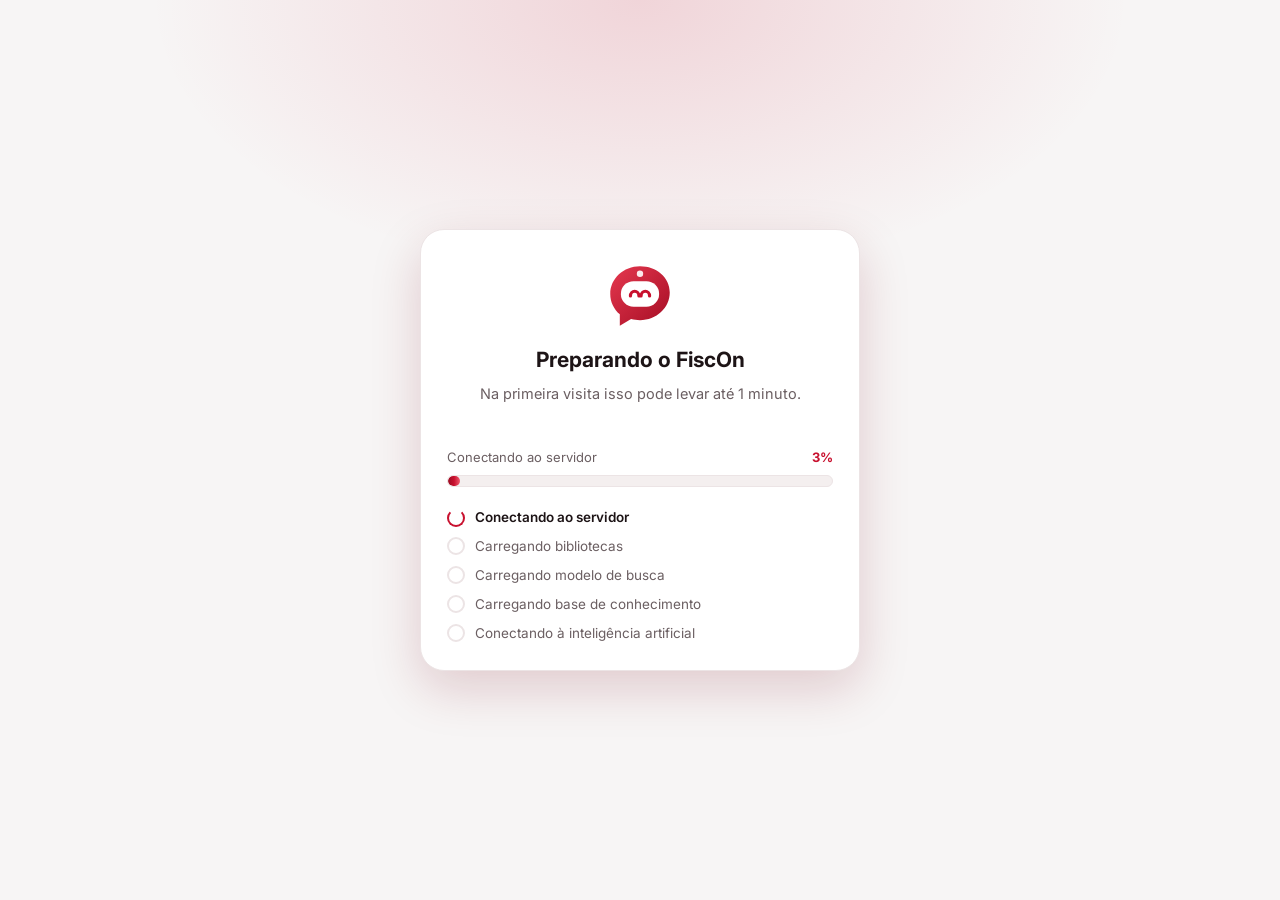
==== commit 477c1870: "commit x58" ====
--- a/static/chat.html
+++ b/static/chat.html
@@ -11,7 +11,7 @@
   <link href="https://fonts.googleapis.com/css2?family=Inter:wght@400;500;600;700;800&display=swap" rel="stylesheet">
   <!-- Aplica o tema escolhido antes de desenhar a página (evita piscar) -->
   <script>try{var t=localStorage.getItem("chatbot-mei-tema");if(t==="dark"||t==="light")document.documentElement.setAttribute("data-theme",t)}catch(e){}</script>
-  <link rel="stylesheet" href="style.css?v=15">
+  <link rel="stylesheet" href="style.css?v=16">
 </head>
 <body class="pagina-chat">
 
@@ -130,7 +130,7 @@
       </form>
       <div id="aviso-rapido" class="aviso-rapido" role="status" aria-live="polite"></div>
       <span id="contador" class="contador" aria-live="polite" hidden></span>
-      <p id="aviso" class="aviso" title="Toque para ler o aviso completo">Respostas geradas por IA com base em documentos. Podem conter erros: confirme no Portal do Empreendedor e no Site da Receita Federal. <span id="base-data"></span></p>
+      <p id="aviso" class="aviso" title="Toque para ler o aviso completo">Respostas geradas por IA com base em documentos. Podem conter erros: confirme no Portal do Empreendedor e no Site da Receita Federal. Não digite CPF, CNPJ, e-mail, telefone ou senhas: se digitar, esses dados são ocultados antes de a pergunta ser processada. <span id="base-data"></span></p>
     </div>
   </main>
 
@@ -150,7 +150,7 @@
   </dialog>
 
   <script src="tema.js?v=14"></script>
-  <script src="script.js?v=15"></script>
+  <script src="script.js?v=16"></script>
   <script src="voz.js?v=14"></script>
   <script src="libras.js?v=17"></script>
   <!-- VLibras: tradutor oficial de Libras do governo federal (ícone flutuante no lado direito) -->
--- a/static/style.css
+++ b/static/style.css
@@ -529,6 +529,11 @@
 }
 .botao-ferramenta:hover { background: var(--bot); color: var(--texto); }
 .botao-ferramenta.copiado { color: var(--ok); }
+/* avaliação da resposta (Útil / Não ajudou) */
+.avaliacao { display: inline-flex; gap: 2px; margin-left: 4px; padding-left: 6px; border-left: 1px solid var(--borda, rgba(127,127,127,.25)); }
+.botao-voto.votado { color: var(--ok); background: var(--bot); }
+.botao-voto[data-voto="nao_util"].votado { color: var(--vermelho); }
+@media (max-width: 600px) { .botao-voto span { display: none; } }
 .botao-ferramenta svg { width: 15px; height: 15px; }
 .botao-repetir { color: var(--vermelho); border: 1px solid var(--vermelho-borda); }
 .botao-repetir:hover { background: var(--vermelho-claro); color: var(--vermelho); }
